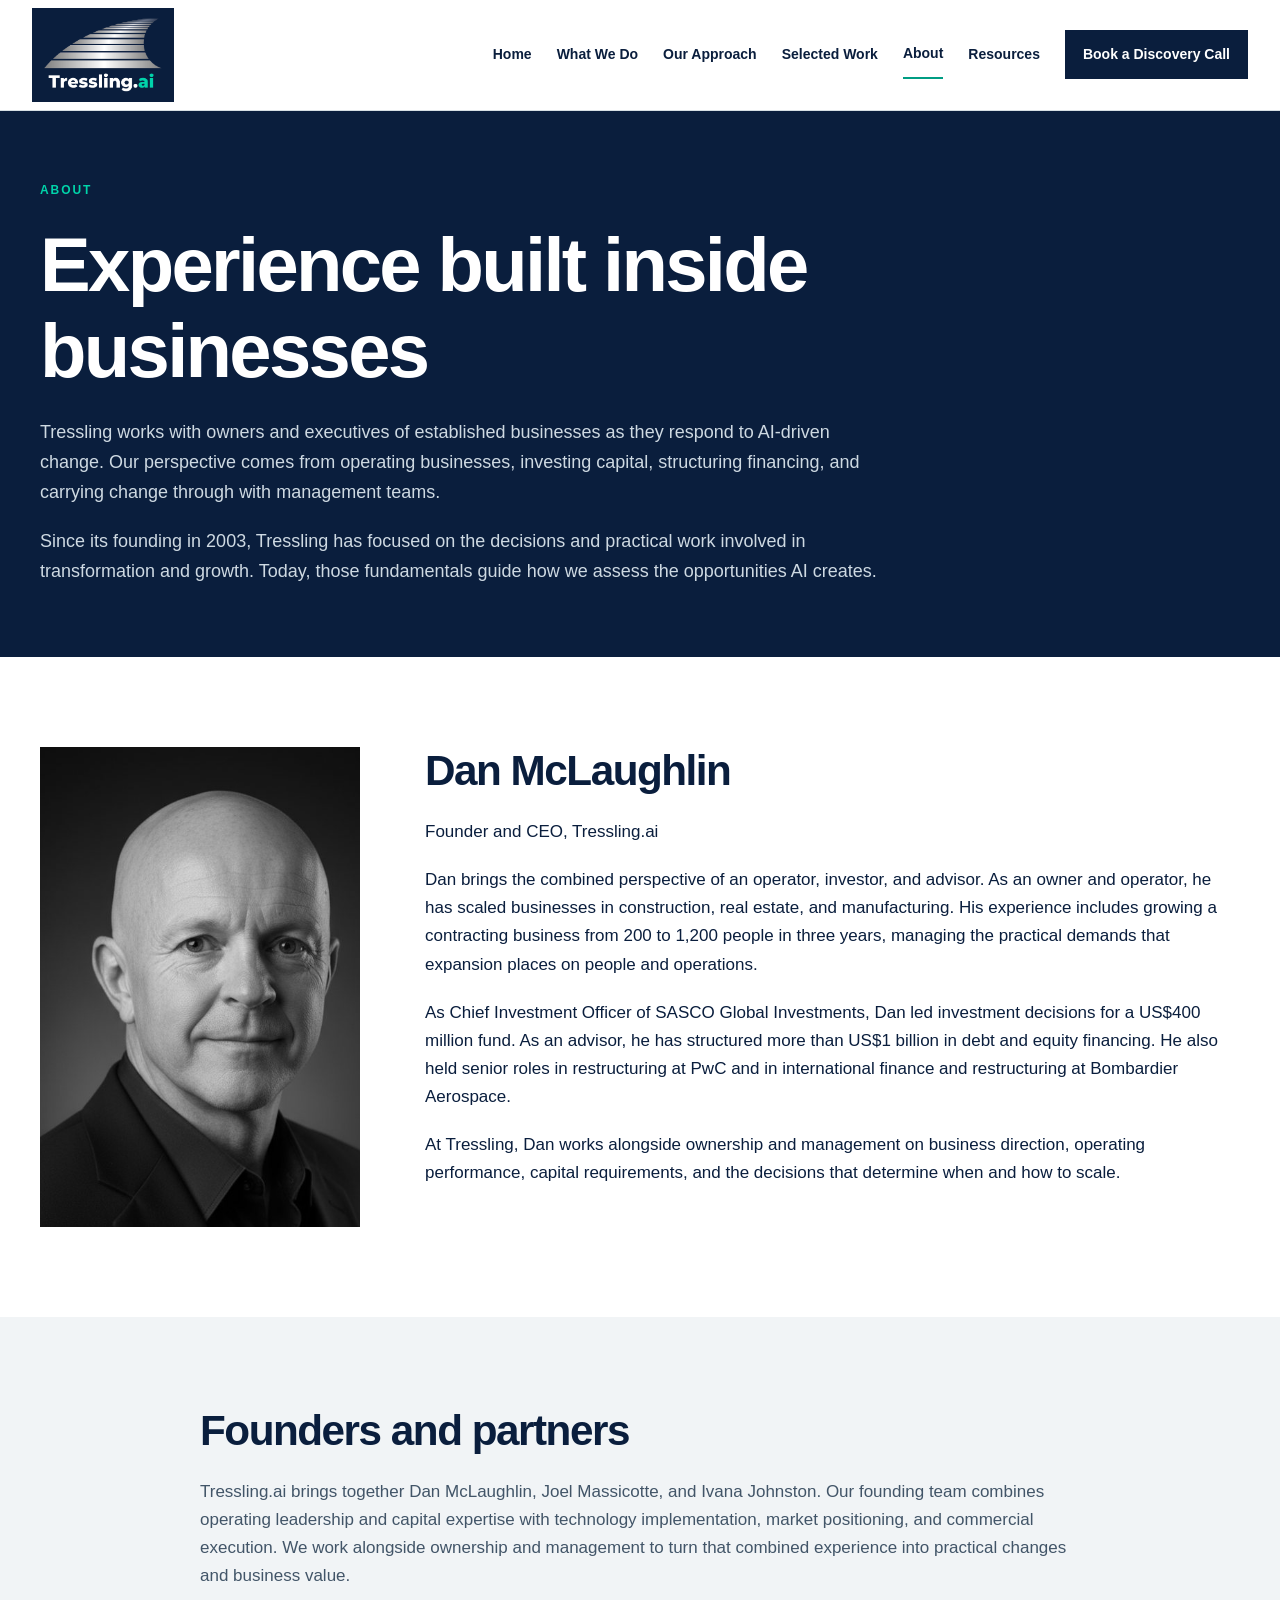
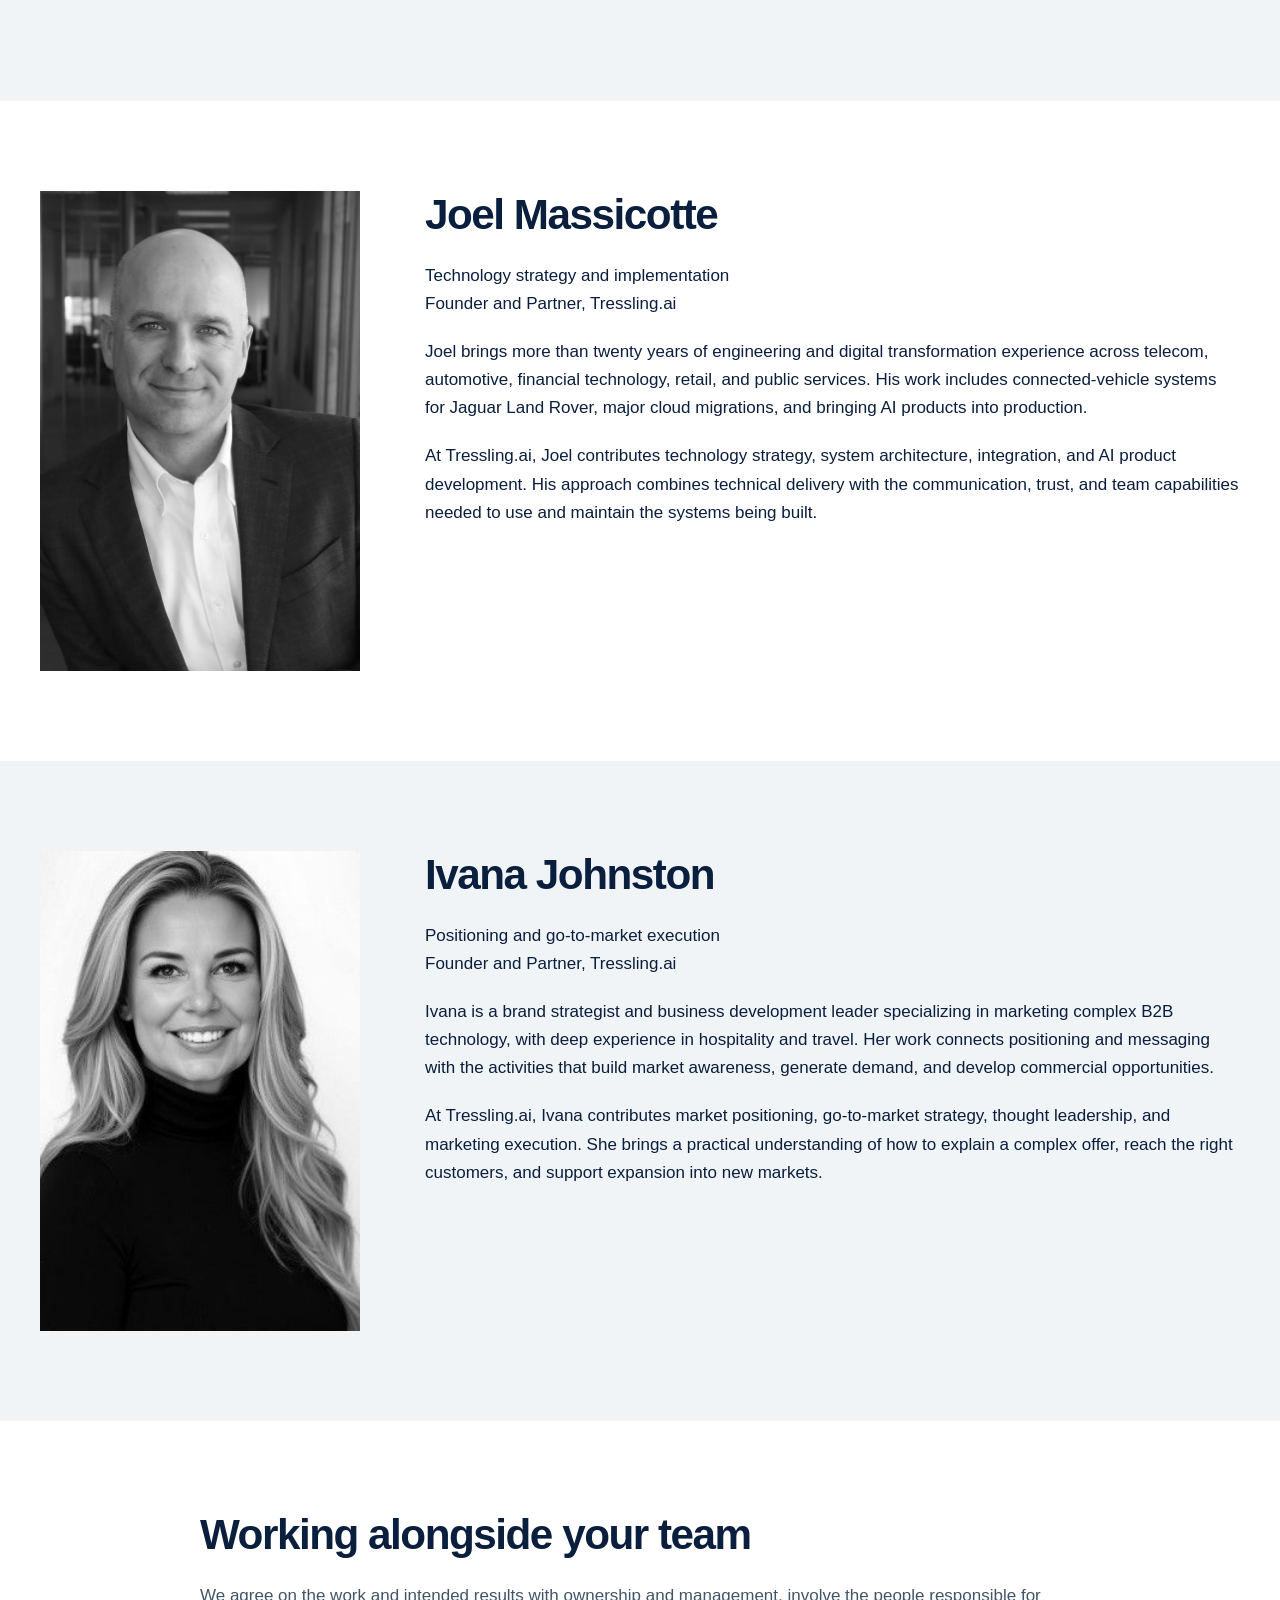
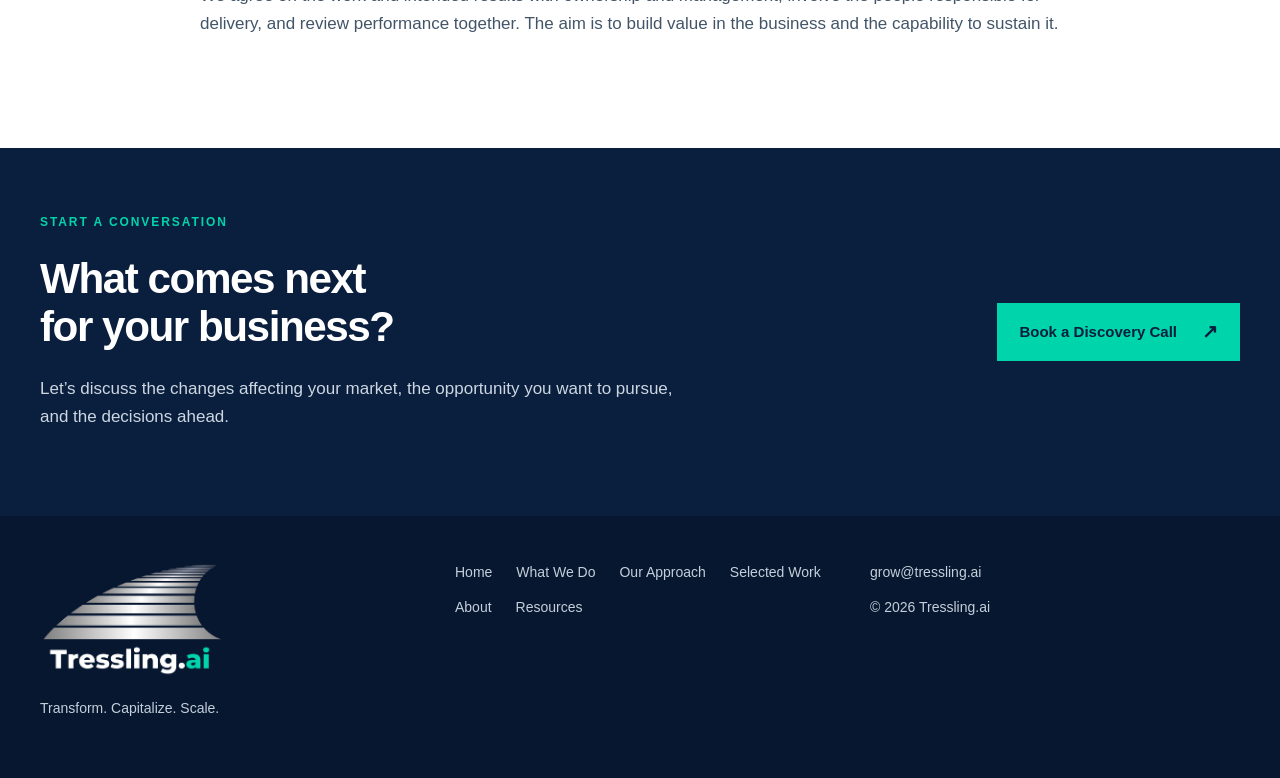
==== site/about.html @ 8cb2e384 "Initial site: current tressling.ai with final Buggy Whips PDF and Substack subscribe section Co-Auth" ====
<!doctype html><html lang="en"><head><meta charset="utf-8"><meta name="viewport" content="width=device-width, initial-scale=1"><meta name="description" content="Tressling works with owners and executives of established businesses as they respond to AI-driven change. Our perspective comes from operating businesses, investing "><meta name="theme-color" content="#0a1e3d"><title>About | Tressling.ai</title><link rel="canonical" href="https://tressling.ai/about.html"><meta property="og:type" content="website"><meta property="og:site_name" content="Tressling.ai"><meta property="og:title" content="About | Tressling.ai"><meta property="og:description" content="Tressling works with owners and executives of established businesses as they respond to AI-driven change. Our perspective comes from operating businesses, investing "><meta property="og:url" content="https://tressling.ai/about.html"><meta property="og:image" content="https://tressling.ai/assets/tressling-share.png"><meta property="og:image:width" content="1200"><meta property="og:image:height" content="630"><meta property="og:image:alt" content="Tressling.ai logo"><meta name="twitter:card" content="summary_large_image"><link rel="icon" href="assets/favicon.svg" type="image/svg+xml"><link rel="stylesheet" href="assets/site.css"><script defer src="assets/site.js"></script></head><body><a class="skip" href="#main">Skip to content</a><header class="header"><div class="nav-wrap"><a href="index.html" class="brand" aria-label="Tressling.ai home"><img class="brand-logo" src="assets/tressling-logo.png" alt="Tressling.ai"></a><button class="menu-toggle" aria-controls="navigation" aria-expanded="false">Menu <span aria-hidden="true">☰</span></button><nav id="navigation" aria-label="Main navigation"><a href="index.html">Home</a><a href="what-we-do.html">What We Do</a><a href="our-approach.html">Our Approach</a><a href="work.html">Selected Work</a><a href="about.html" aria-current="page">About</a><a href="resources.html">Resources</a><a class="nav-cta" href="discovery-call.html">Book a Discovery Call</a></nav></div></header><main id="main"><section class="page-hero"><div class="wrap"><p class="eyebrow">About</p><h1>Experience built inside businesses</h1><div class="intro"><p>Tressling works with owners and executives of established businesses as they respond to AI-driven change. Our perspective comes from operating businesses, investing capital, structuring financing, and carrying change through with management teams.</p><p>Since its founding in 2003, Tressling has focused on the decisions and practical work involved in transformation and growth. Today, those fundamentals guide how we assess the opportunities AI creates.</p></div></div></section><section class="section " id="dan"><div class="wrap bio"><img class="bio-image" src="assets/dan.jpg" alt="Dan McLaughlin" width="480" height="480" loading="lazy"><div><h2>Dan McLaughlin</h2><p>Founder and CEO, Tressling.ai</p><p>Dan brings the combined perspective of an operator, investor, and advisor. As an owner and operator, he has scaled businesses in construction, real estate, and manufacturing. His experience includes growing a contracting business from 200 to 1,200 people in three years, managing the practical demands that expansion places on people and operations.</p><p>As Chief Investment Officer of SASCO Global Investments, Dan led investment decisions for a US$400 million fund. As an advisor, he has structured more than US$1 billion in debt and equity financing. He also held senior roles in restructuring at PwC and in international finance and restructuring at Bombardier Aerospace.</p><p>At Tressling, Dan works alongside ownership and management on business direction, operating performance, capital requirements, and the decisions that determine when and how to scale.</p></div></div></section><section class="section pale"><div class="wrap reading"><h2>Founders and partners</h2><p>Tressling.ai brings together Dan McLaughlin, Joel Massicotte, and Ivana Johnston. Our founding team combines operating leadership and capital expertise with technology implementation, market positioning, and commercial execution. We work alongside ownership and management to turn that combined experience into practical changes and business value.</p></div></section><section class="section " id="joel"><div class="wrap bio"><img class="bio-image" src="assets/joel.webp" alt="Joel Massicotte" width="480" height="480" loading="lazy"><div><h2>Joel Massicotte</h2><p>Technology strategy and implementation<br>Founder and Partner, Tressling.ai</p><p>Joel brings more than twenty years of engineering and digital transformation experience across telecom, automotive, financial technology, retail, and public services. His work includes connected-vehicle systems for Jaguar Land Rover, major cloud migrations, and bringing AI products into production.</p><p>At Tressling.ai, Joel contributes technology strategy, system architecture, integration, and AI product development. His approach combines technical delivery with the communication, trust, and team capabilities needed to use and maintain the systems being built.</p></div></div></section><section class="section pale" id="ivana"><div class="wrap bio"><img class="bio-image" src="assets/ivana.jpg" alt="Ivana Johnston" width="480" height="480" loading="lazy"><div><h2>Ivana Johnston</h2><p>Positioning and go-to-market execution<br>Founder and Partner, Tressling.ai</p><p>Ivana is a brand strategist and business development leader specializing in marketing complex B2B technology, with deep experience in hospitality and travel. Her work connects positioning and messaging with the activities that build market awareness, generate demand, and develop commercial opportunities.</p><p>At Tressling.ai, Ivana contributes market positioning, go-to-market strategy, thought leadership, and marketing execution. She brings a practical understanding of how to explain a complex offer, reach the right customers, and support expansion into new markets.</p></div></div></section><section class="section "><div class="wrap reading"><h2>Working alongside your team</h2><p>We agree on the work and intended results with ownership and management, involve the people responsible for delivery, and review performance together. The aim is to build value in the business and the capability to sustain it.</p></div></section><section class="cta"><div class="wrap cta-inner"><div><p class="eyebrow">Start a conversation</p><h2>What comes next<br>for your business?</h2><p>Let’s discuss the changes affecting your market, the opportunity you want to pursue, and the decisions ahead.</p></div><a class="button" href="discovery-call.html">Book a Discovery Call<span aria-hidden="true">↗</span></a></div></section></main><footer><div class="wrap footer-grid"><div><a class="brand" href="index.html"><img class="brand-logo" src="assets/tressling-logo.png" alt="Tressling.ai"></a><p>Transform. Capitalize. Scale.</p></div><nav aria-label="Footer navigation"><a href="index.html">Home</a><a href="what-we-do.html">What We Do</a><a href="our-approach.html">Our Approach</a><a href="work.html">Selected Work</a><a href="about.html">About</a><a href="resources.html">Resources</a></nav><div><a href="mailto:grow@tressling.ai">grow@tressling.ai</a><p>© 2026 Tressling.ai</p></div></div></footer></body></html>
---- site/assets/site.css ----
:root{--navy:#0a1e3d;--navy2:#1a3a5c;--teal:#00d4aa;--muted:#536372;--pale:#f1f4f6;--border:#d7dfe4}*{box-sizing:border-box}html{scroll-behavior:smooth;scroll-padding-top:110px}body{margin:0;font-family:Inter,Arial,Helvetica,sans-serif;color:var(--navy);line-height:1.65;font-size:17px}h1,h2,h3{font-family:Montserrat,Arial,Helvetica,sans-serif;line-height:1.13;letter-spacing:-.035em;margin:0 0 24px}h1{font-size:clamp(42px,6vw,76px)}h2{font-size:clamp(30px,3.3vw,44px)}h3{font-size:23px;letter-spacing:-.02em;margin-bottom:12px}p{margin:0 0 20px}a{color:inherit;text-underline-offset:5px}a:hover{text-decoration-color:var(--teal)}img{max-width:100%;display:block}button{font:inherit;cursor:pointer}a:focus-visible,button:focus-visible{outline:3px solid #007d67;outline-offset:6px}.wrap{width:min(1200px,calc(100% - 80px));margin:auto}.header{background:#fff;position:sticky;top:0;z-index:20;border-bottom:1px solid var(--border)}.nav-wrap{width:min(1320px,calc(100% - 64px));margin:auto;min-height:90px;display:flex;align-items:center;justify-content:space-between;gap:25px}.brand{font-size:29px;font-weight:800;letter-spacing:-1px;text-decoration:none}.brand span{color:#007f6b}.header nav{display:flex;align-items:center;gap:25px}.header nav a{font-size:14px;font-weight:600;text-decoration:none;padding:12px 0}.header nav a[aria-current]{border-bottom:2px solid #009d83}.header nav .nav-cta{background:var(--navy);color:white;padding:13px 18px}.menu-toggle{display:none}.skip{position:absolute;left:20px;top:-100px;background:white;padding:12px;z-index:100}.skip:focus{top:10px}.hero{background:var(--navy);color:#fff;padding:65px 0 60px}.eyebrow{text-transform:uppercase;font-size:12px;letter-spacing:.16em;font-weight:700;margin-bottom:22px;color:#007965}.hero .eyebrow,.cta .eyebrow{color:var(--teal)}.hero h1{font-size:clamp(64px,8.1vw,112px);letter-spacing:-.055em;line-height:.99;margin:26px 0 42px}.hero h1 span{color:var(--teal)}.hero-bottom{display:grid;grid-template-columns:1fr 280px;gap:80px;align-items:end}.hero-bottom h2{font-size:25px;letter-spacing:-.02em;margin-bottom:16px}.hero-bottom p{font-size:17px;color:#ccd7e2;max-width:740px}.hero-action{padding-bottom:20px;display:flex;flex-direction:column;gap:22px}.button{display:inline-flex;align-items:center;justify-content:space-between;gap:25px;background:var(--teal);color:var(--navy);padding:16px 22px;font-size:15px;line-height:1.4;font-weight:700;text-decoration:none;transition:background .18s}.button:hover{background:#48e7c8}.button span{font-size:19px}.button.secondary{background:transparent;border:1px solid #9caeb9;padding:13px 20px}.button.secondary:hover{background:#e1f6f0}.text-link{font-size:14px}.proof{padding:28px 0 35px;background:var(--pale)}.proof-label{font-size:13px;color:var(--muted);margin-bottom:22px}.stats{display:grid;grid-template-columns:repeat(3,1fr);gap:45px}.stats>div+div{border-left:1px solid #cbd4dc;padding-left:40px}.stats strong{font-size:clamp(27px,3vw,39px);letter-spacing:-.04em}.stats p{font-size:14px;line-height:1.55;margin:8px 0 0;color:var(--muted)}.section{padding:90px 0}.pale{background:var(--pale)}.split{display:grid;grid-template-columns:1fr 1fr;gap:85px}.muted{color:#597185}.prose p,.reading p{color:#425568}.section-heading{display:grid;grid-template-columns:1.1fr 1fr;gap:65px;margin-bottom:40px;align-items:end}.section-heading>p{color:var(--muted)}.gauntlet{display:grid;grid-template-columns:repeat(5,1fr);list-style:none;padding:0;margin:0 0 34px;gap:12px}.gauntlet li{padding:24px 20px;background:white;border-top:3px solid var(--teal)}.gauntlet h3{font-size:20px;line-height:1.25;letter-spacing:-.025em}.gauntlet h3 a{text-decoration:none}.gauntlet h3 a:hover{text-decoration:underline}.gauntlet p{font-size:14px;color:var(--muted);line-height:1.6;margin-bottom:0}.step-number{display:block;font-size:30px;color:#42708a;margin-bottom:24px}.lens-tags{display:flex;flex-wrap:wrap;gap:5px;margin-top:15px}.lens-tags span{font-size:11px;background:#e1f6ef;padding:3px 6px;color:#135746}.intro{font-size:20px;max-width:800px;color:var(--muted)}.people{display:grid;grid-template-columns:repeat(3,1fr);gap:32px;margin:42px 0 35px}.people img{width:100%;aspect-ratio:1/1;object-fit:cover;object-position:center 25%;filter:grayscale(1);margin-bottom:25px}.people .eyebrow{font-size:10px;margin-bottom:10px}.people h3{font-size:26px}.people p{font-size:15px;color:var(--muted)}.people .firm{font-size:13px}.resource-feature{display:grid;grid-template-columns:1fr 1fr;gap:65px;align-items:center}.resource-feature>img{width:100%;border:1px solid var(--border)}.status{display:inline-block;font-size:13px;padding:5px 10px;background:#e1f6ef;color:#135746}.resource-feature .button{display:flex;width:fit-content;margin-top:15px}.cta{background:var(--navy);padding:65px 0;color:white}.cta-inner{display:flex;align-items:center;justify-content:space-between;gap:70px}.cta p:not(.eyebrow){color:#ccd7e2;max-width:640px}.cta .button{flex-shrink:0}.page-hero{background:var(--navy);color:white;padding:70px 0}.page-hero h1{max-width:950px}.page-hero .eyebrow{color:var(--teal)}.page-hero .intro{color:#ced9e2;font-size:18px;max-width:850px}.page-hero .intro p:last-child{margin-bottom:0}.reading{max-width:880px}.reading h3{margin-top:32px}.reading h3:first-child{margin-top:0}.lens-block{border-left:3px solid #00b394;padding:0 0 0 24px;margin:30px 0}.bio{display:grid;grid-template-columns:320px 1fr;gap:65px}.bio-image{aspect-ratio:1/1;object-fit:cover;filter:grayscale(1);width:100%;object-position:center 25%}.article-card>img{max-width:580px;margin:35px 0}.booking{display:grid;grid-template-columns:1fr 1fr;gap:65px}.check-list{padding-left:22px;margin:25px 0 45px}.check-list li{margin:14px 0}.booking-card{background:var(--pale);padding:36px}.booking-card h2{font-size:32px}.booking-card .email{display:block;margin-top:25px;overflow-wrap:anywhere}.small{font-size:14px;color:var(--muted);margin-top:20px}.copy-email{background:none;border:0;border-bottom:1px solid var(--navy);padding:0;color:var(--navy);font-size:14px}.copy-status{font-size:14px;margin:12px 0 0;min-height:24px}footer{background:#07172f;color:#c4cfdb;padding:45px 0;font-size:14px}.footer-grid{display:grid;grid-template-columns:1fr 1fr 1fr;gap:45px}footer .brand{color:white}footer .brand span{color:var(--teal)}footer p{margin:12px 0}footer nav{display:flex;flex-wrap:wrap;gap:12px 24px;align-content:start}footer a{text-decoration:none}.portrait-link{display:block}
.capability-directory{padding:35px 0 40px}.capability-directory nav{display:grid;grid-template-columns:repeat(3,1fr);gap:0 30px}.capability-directory a{display:flex;align-items:center;gap:12px;padding:16px 0;border-top:1px solid var(--border);text-decoration:none;font-size:15px;font-weight:600}.capability-directory a span:first-child{color:#007965;font-size:12px}.capability-directory a span:last-child{margin-left:auto}.capability-directory a:hover{color:#007965}.capability+.capability{border-top:1px solid var(--border)}.capability .split{grid-template-columns:.9fr 1.1fr}.capability h2{max-width:430px}.capability .prose p:last-child{margin-bottom:0}@media(max-width:800px){.capability-directory nav{grid-template-columns:1fr}.capability .split{grid-template-columns:1fr}.capability-directory{padding:28px 0}.capability h2{max-width:none}}
.brand{display:inline-block;flex-shrink:0}.brand-logo{width:142px;height:auto;background:var(--navy);padding:8px 10px}.header .brand{margin:8px 0}footer .brand-logo{width:185px;background:transparent;padding:0}@media(max-width:800px){.brand-logo{width:112px}.header .nav-wrap{min-height:88px}}
@media(min-width:1500px){.hero h1{font-size:115px}}@media(max-width:1080px){.header nav{gap:14px}.nav-wrap{width:calc(100% - 40px)}.brand{font-size:25px}.header nav a{font-size:12px}.gauntlet{grid-template-columns:repeat(3,1fr)}.hero-bottom{gap:35px}.split{gap:40px}.section{padding:65px 0}}
@media(max-width:800px){.wrap{width:calc(100% - 40px)}.nav-wrap{min-height:72px;flex-wrap:wrap;gap:0}.menu-toggle{display:block;border:1px solid var(--border);background:white;padding:8px 12px;font-size:14px}.header nav{display:none;width:100%;padding:10px 0 20px;flex-direction:column;align-items:stretch;gap:4px}.header nav.open{display:flex}.header nav a{font-size:16px;padding:10px}.hero{padding:42px 0}.hero h1{font-size:clamp(62px,12vw,92px)}.hero-bottom{grid-template-columns:1fr;gap:10px}.hero-action{align-items:flex-start;padding:0}.hero-bottom p{font-size:16px}.stats{gap:15px}.stats>div+div{padding-left:15px}.stats strong{font-size:25px}.stats p{font-size:12px}.split,.section-heading,.resource-feature,.booking,.bio{grid-template-columns:1fr;gap:25px}.section-heading{margin-bottom:25px}.gauntlet{grid-template-columns:1fr}.gauntlet li{display:grid;grid-template-columns:45px 1fr;column-gap:14px}.step-number{grid-row:1/4;margin:0}.gauntlet h3{margin-bottom:10px}.gauntlet p,.lens-tags{grid-column:2}.people{grid-template-columns:1fr;gap:35px}.people article{max-width:480px}.people img{max-height:400px}.cta-inner{display:block}.cta .button{margin-top:20px}.footer-grid{grid-template-columns:1fr;gap:20px}.page-hero{padding:45px 0}.bio-image{max-width:340px}.booking-card{padding:25px}.resource-feature{gap:30px}h2{font-size:32px}.intro{font-size:18px}}
@media(max-width:380px){.stats{grid-template-columns:1fr}.stats>div+div{padding:15px 0 0;border-left:0;border-top:1px solid var(--border)}.hero h1{font-size:57px}.button{font-size:14px;padding:14px}.nav-wrap{width:calc(100% - 30px)}}@media(prefers-reduced-motion:reduce){html{scroll-behavior:auto}*{transition:none!important}}

.doc-grid{display:grid;grid-template-columns:repeat(3,1fr);gap:40px}.doc-grid-two{grid-template-columns:repeat(2,1fr);gap:60px}.doc-grid-feature{grid-template-columns:1fr}.doc-grid-feature .doc-card{grid-template-columns:260px 1fr;display:grid;gap:50px;align-items:start}.doc-card{display:flex;flex-direction:column}.doc-cover{display:block;margin-bottom:26px;background:#fff;border:1px solid var(--border);box-shadow:0 14px 30px -18px rgba(10,30,61,.45);transition:transform .18s}.doc-cover:hover{transform:translateY(-3px)}.doc-cover img{width:100%;height:auto;aspect-ratio:935/1000;object-fit:cover;object-position:top}.doc-grid-feature .doc-cover{margin-bottom:0}.doc-body{display:flex;flex-direction:column;flex:1}.doc-body .eyebrow{font-size:11px;margin-bottom:12px}.doc-body h3{font-size:26px;margin-bottom:6px}.doc-sub{font-weight:600;color:var(--navy2);font-size:16px;line-height:1.45;margin-bottom:14px}.doc-body p:not(.eyebrow):not(.doc-sub):not(.doc-meta){font-size:15px;color:#425568}.doc-meta{font-size:13px;color:var(--muted);margin-top:auto;padding-top:4px}.doc-body .button{width:fit-content;margin-top:6px}
.stat-link{display:inline-block;margin-top:10px;font-size:13px;font-weight:600;color:#007965}
.mini-list{list-style:none;padding:0;margin:0 0 34px;display:grid;grid-template-columns:repeat(5,1fr);gap:12px}.mini-list a{display:flex;flex-direction:column;gap:6px;height:100%;padding:22px 20px;background:#fff;border-top:3px solid var(--teal);text-decoration:none}.mini-list a:hover strong{text-decoration:underline}.mini-list .eyebrow{font-size:10px;margin:0}.mini-list strong{font-family:Montserrat,Arial,sans-serif;font-size:19px;letter-spacing:-.02em;line-height:1.25}.mini-list .muted{font-size:14px;line-height:1.5}.mini-actions{display:flex;flex-wrap:wrap;gap:16px}
@media(max-width:1080px){.doc-grid{gap:28px}.mini-list{grid-template-columns:repeat(2,1fr)}}
@media(max-width:800px){.doc-grid,.doc-grid-two{grid-template-columns:1fr;gap:50px}.doc-grid-feature .doc-card{grid-template-columns:1fr;gap:24px}.doc-cover{max-width:340px}.mini-list{grid-template-columns:1fr}}
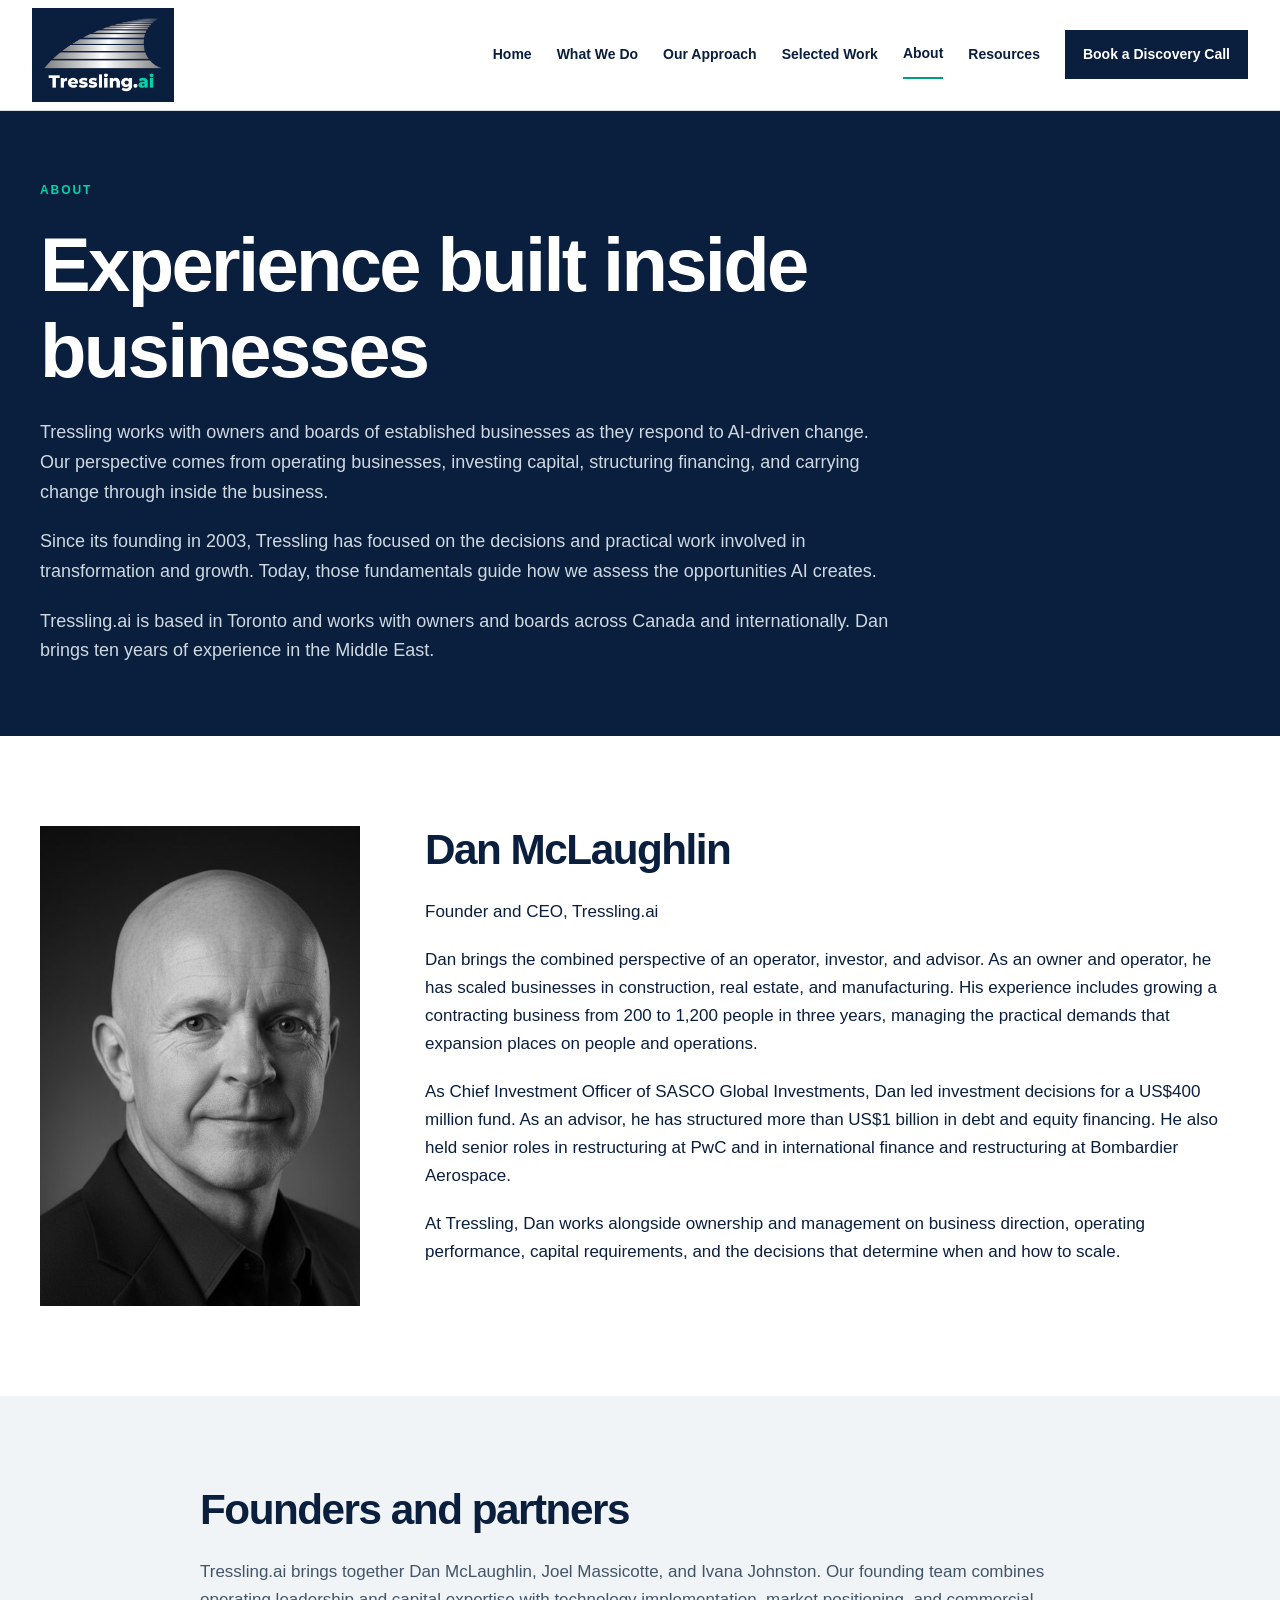
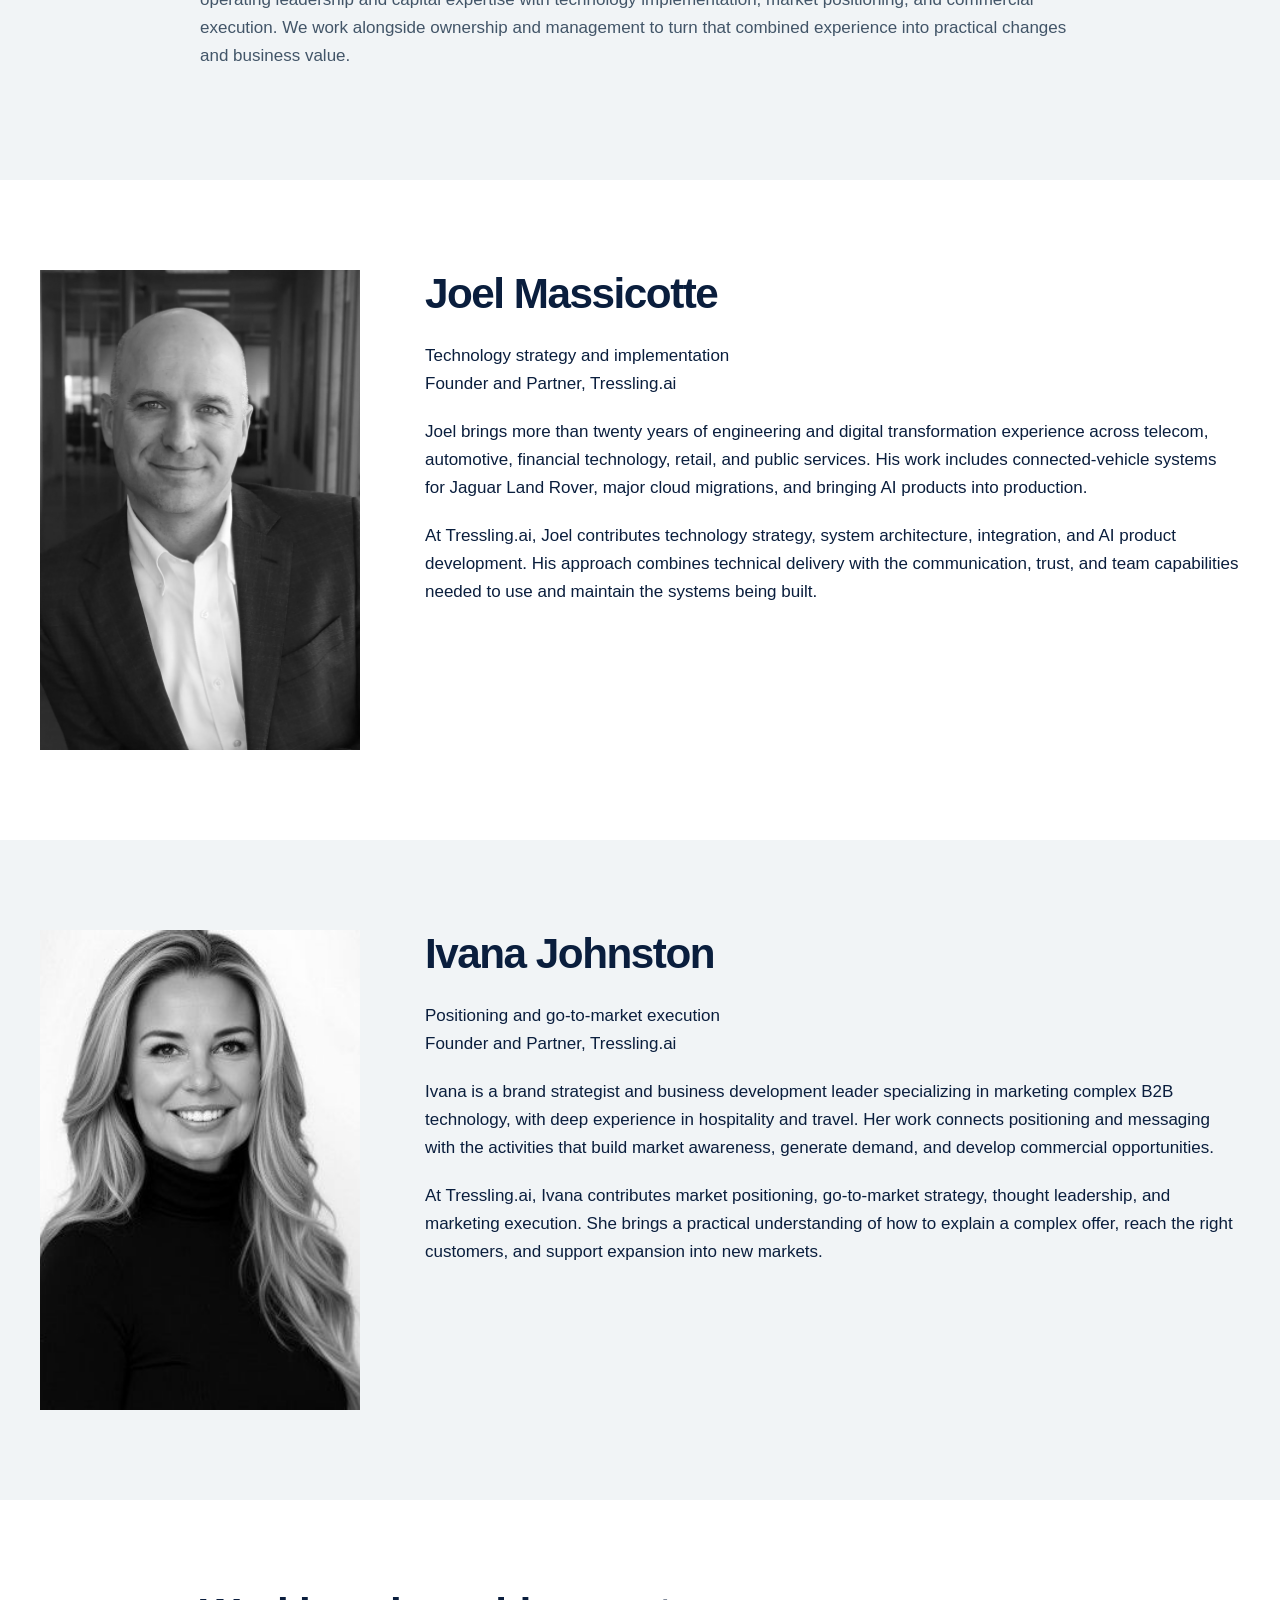
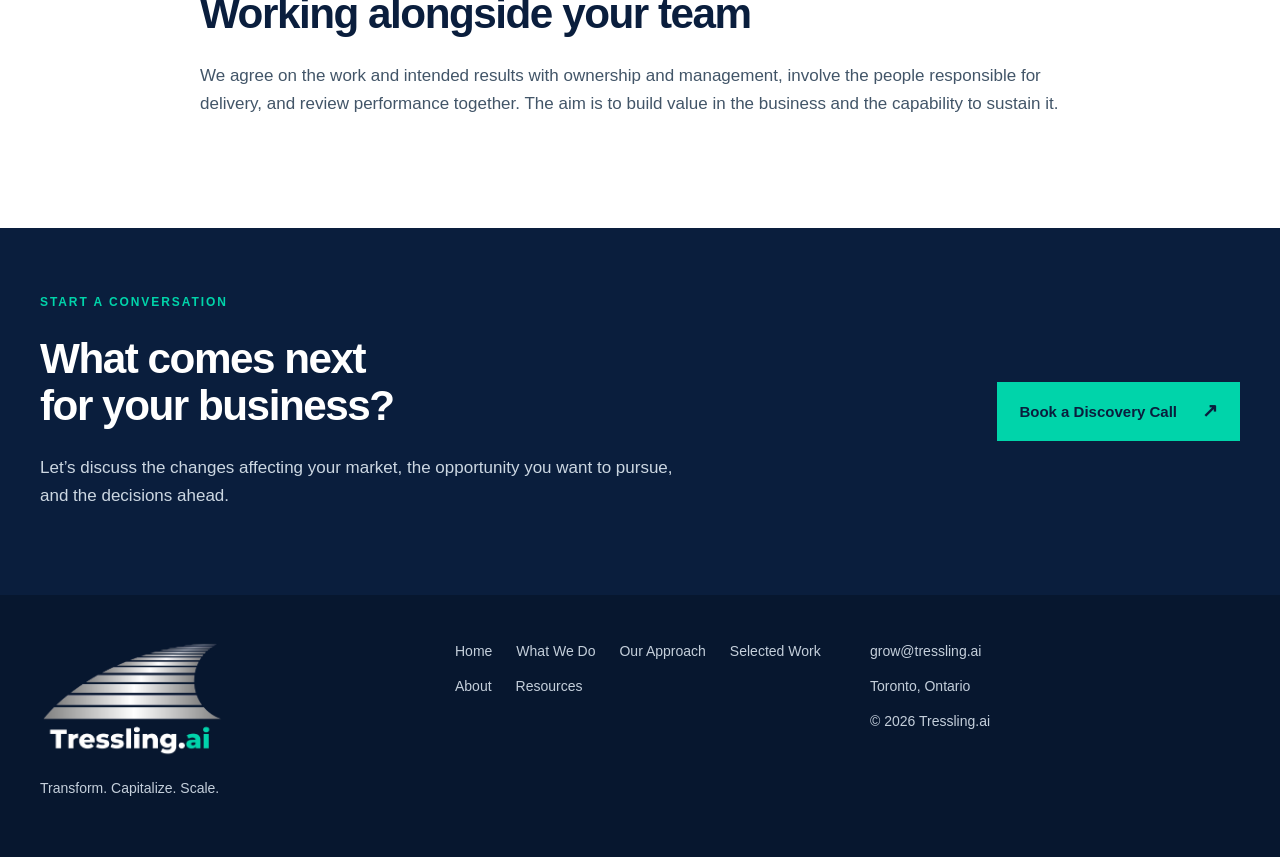
==== commit f8b25bb7: "Location in footer and About; owners and boards on About and Discovery Call Co-Authored-By: Claude O" ====
--- a/site/about.html
+++ b/site/about.html
@@ -1 +1 @@
-<!doctype html><html lang="en"><head><meta charset="utf-8"><meta name="viewport" content="width=device-width, initial-scale=1"><meta name="description" content="Tressling works with owners and executives of established businesses as they respond to AI-driven change. Our perspective comes from operating businesses, investing "><meta name="theme-color" content="#0a1e3d"><title>About | Tressling.ai</title><link rel="canonical" href="https://tressling.ai/about.html"><meta property="og:type" content="website"><meta property="og:site_name" content="Tressling.ai"><meta property="og:title" content="About | Tressling.ai"><meta property="og:description" content="Tressling works with owners and executives of established businesses as they respond to AI-driven change. Our perspective comes from operating businesses, investing "><meta property="og:url" content="https://tressling.ai/about.html"><meta property="og:image" content="https://tressling.ai/assets/tressling-share.png"><meta property="og:image:width" content="1200"><meta property="og:image:height" content="630"><meta property="og:image:alt" content="Tressling.ai logo"><meta name="twitter:card" content="summary_large_image"><link rel="icon" href="assets/favicon.svg" type="image/svg+xml"><link rel="stylesheet" href="assets/site.css"><script defer src="assets/site.js"></script></head><body><a class="skip" href="#main">Skip to content</a><header class="header"><div class="nav-wrap"><a href="index.html" class="brand" aria-label="Tressling.ai home"><img class="brand-logo" src="assets/tressling-logo.png" alt="Tressling.ai"></a><button class="menu-toggle" aria-controls="navigation" aria-expanded="false">Menu <span aria-hidden="true">☰</span></button><nav id="navigation" aria-label="Main navigation"><a href="index.html">Home</a><a href="what-we-do.html">What We Do</a><a href="our-approach.html">Our Approach</a><a href="work.html">Selected Work</a><a href="about.html" aria-current="page">About</a><a href="resources.html">Resources</a><a class="nav-cta" href="discovery-call.html">Book a Discovery Call</a></nav></div></header><main id="main"><section class="page-hero"><div class="wrap"><p class="eyebrow">About</p><h1>Experience built inside businesses</h1><div class="intro"><p>Tressling works with owners and executives of established businesses as they respond to AI-driven change. Our perspective comes from operating businesses, investing capital, structuring financing, and carrying change through with management teams.</p><p>Since its founding in 2003, Tressling has focused on the decisions and practical work involved in transformation and growth. Today, those fundamentals guide how we assess the opportunities AI creates.</p></div></div></section><section class="section " id="dan"><div class="wrap bio"><img class="bio-image" src="assets/dan.jpg" alt="Dan McLaughlin" width="480" height="480" loading="lazy"><div><h2>Dan McLaughlin</h2><p>Founder and CEO, Tressling.ai</p><p>Dan brings the combined perspective of an operator, investor, and advisor. As an owner and operator, he has scaled businesses in construction, real estate, and manufacturing. His experience includes growing a contracting business from 200 to 1,200 people in three years, managing the practical demands that expansion places on people and operations.</p><p>As Chief Investment Officer of SASCO Global Investments, Dan led investment decisions for a US$400 million fund. As an advisor, he has structured more than US$1 billion in debt and equity financing. He also held senior roles in restructuring at PwC and in international finance and restructuring at Bombardier Aerospace.</p><p>At Tressling, Dan works alongside ownership and management on business direction, operating performance, capital requirements, and the decisions that determine when and how to scale.</p></div></div></section><section class="section pale"><div class="wrap reading"><h2>Founders and partners</h2><p>Tressling.ai brings together Dan McLaughlin, Joel Massicotte, and Ivana Johnston. Our founding team combines operating leadership and capital expertise with technology implementation, market positioning, and commercial execution. We work alongside ownership and management to turn that combined experience into practical changes and business value.</p></div></section><section class="section " id="joel"><div class="wrap bio"><img class="bio-image" src="assets/joel.webp" alt="Joel Massicotte" width="480" height="480" loading="lazy"><div><h2>Joel Massicotte</h2><p>Technology strategy and implementation<br>Founder and Partner, Tressling.ai</p><p>Joel brings more than twenty years of engineering and digital transformation experience across telecom, automotive, financial technology, retail, and public services. His work includes connected-vehicle systems for Jaguar Land Rover, major cloud migrations, and bringing AI products into production.</p><p>At Tressling.ai, Joel contributes technology strategy, system architecture, integration, and AI product development. His approach combines technical delivery with the communication, trust, and team capabilities needed to use and maintain the systems being built.</p></div></div></section><section class="section pale" id="ivana"><div class="wrap bio"><img class="bio-image" src="assets/ivana.jpg" alt="Ivana Johnston" width="480" height="480" loading="lazy"><div><h2>Ivana Johnston</h2><p>Positioning and go-to-market execution<br>Founder and Partner, Tressling.ai</p><p>Ivana is a brand strategist and business development leader specializing in marketing complex B2B technology, with deep experience in hospitality and travel. Her work connects positioning and messaging with the activities that build market awareness, generate demand, and develop commercial opportunities.</p><p>At Tressling.ai, Ivana contributes market positioning, go-to-market strategy, thought leadership, and marketing execution. She brings a practical understanding of how to explain a complex offer, reach the right customers, and support expansion into new markets.</p></div></div></section><section class="section "><div class="wrap reading"><h2>Working alongside your team</h2><p>We agree on the work and intended results with ownership and management, involve the people responsible for delivery, and review performance together. The aim is to build value in the business and the capability to sustain it.</p></div></section><section class="cta"><div class="wrap cta-inner"><div><p class="eyebrow">Start a conversation</p><h2>What comes next<br>for your business?</h2><p>Let’s discuss the changes affecting your market, the opportunity you want to pursue, and the decisions ahead.</p></div><a class="button" href="discovery-call.html">Book a Discovery Call<span aria-hidden="true">↗</span></a></div></section></main><footer><div class="wrap footer-grid"><div><a class="brand" href="index.html"><img class="brand-logo" src="assets/tressling-logo.png" alt="Tressling.ai"></a><p>Transform. Capitalize. Scale.</p></div><nav aria-label="Footer navigation"><a href="index.html">Home</a><a href="what-we-do.html">What We Do</a><a href="our-approach.html">Our Approach</a><a href="work.html">Selected Work</a><a href="about.html">About</a><a href="resources.html">Resources</a></nav><div><a href="mailto:grow@tressling.ai">grow@tressling.ai</a><p>© 2026 Tressling.ai</p></div></div></footer></body></html>+<!doctype html><html lang="en"><head><meta charset="utf-8"><meta name="viewport" content="width=device-width, initial-scale=1"><meta name="description" content="Tressling.ai’s founders bring operating, capital, technology and go-to-market experience to a select few companies at a time."><meta name="theme-color" content="#0a1e3d"><title>Dan McLaughlin, Joel Massicotte and Ivana Johnston | Tressling.ai</title><link rel="canonical" href="https://tressling.ai/about.html"><meta property="og:type" content="website"><meta property="og:site_name" content="Tressling.ai"><meta property="og:title" content="Dan McLaughlin, Joel Massicotte and Ivana Johnston | Tressling.ai"><meta property="og:description" content="Tressling.ai’s founders bring operating, capital, technology and go-to-market experience to a select few companies at a time."><meta property="og:url" content="https://tressling.ai/about.html"><meta property="og:image" content="https://tressling.ai/assets/tressling-share.png"><meta property="og:image:width" content="1200"><meta property="og:image:height" content="630"><meta property="og:image:alt" content="Tressling.ai logo"><meta name="twitter:card" content="summary_large_image"><link rel="icon" href="assets/favicon.svg" type="image/svg+xml"><link rel="stylesheet" href="assets/site.css"><script defer src="assets/site.js"></script><script type="application/ld+json" id="site-graph">{"@context":"https://schema.org","@graph":[{"@type":"Organization","@id":"https://tressling.ai/#organization","name":"Tressling.ai","alternateName":"Tressling","url":"https://tressling.ai/","logo":"https://tressling.ai/assets/tressling-logo.png","email":"grow@tressling.ai","slogan":"Transform. Capitalize. Scale.","description":"Tressling.ai works with a select few business owners and boards to protect what they’ve built, stay relevant to their customers, and grow. Our compensation is largely based on the value we help create.","foundingDate":"2003","address":{"@type":"PostalAddress","addressLocality":"Toronto","addressRegion":"ON","addressCountry":"CA"},"areaServed":[{"@type":"AdministrativeArea","name":"Ontario"},{"@type":"Country","name":"Canada"}],"founder":[{"@id":"https://tressling.ai/about.html#dan"},{"@id":"https://tressling.ai/about.html#joel"},{"@id":"https://tressling.ai/about.html#ivana"}],"sameAs":["https://www.linkedin.com/company/2098420/","https://danmclaughlin7007.substack.com/"]},{"@type":"Person","@id":"https://tressling.ai/about.html#dan","name":"Dan McLaughlin","jobTitle":"Founder and CEO","worksFor":{"@id":"https://tressling.ai/#organization"},"url":"https://tressling.ai/about.html#dan","image":"https://tressling.ai/assets/dan.jpg","alumniOf":{"@type":"CollegeOrUniversity","name":"Schulich School of Business, York University"},"description":"Operator, investor and advisor. Scaled businesses in construction, real estate and manufacturing, including a contracting business that grew from 200 to 1,200 people in three years. Former Chief Investment Officer of SASCO Global Investments, where he led investment decisions for a US$400 million fund. Has structured more than US$1 billion in debt and equity financing. Held senior restructuring roles at PwC and in international finance and restructuring at Bombardier Aerospace.","knowsAbout":["Business transformation","Growth financing","Capital raising","Restructuring","Scaling operations","Construction","Manufacturing"],"sameAs":["https://www.linkedin.com/in/danieljmclaughlin"]},{"@type":"Person","@id":"https://tressling.ai/about.html#joel","name":"Joel Massicotte","jobTitle":"Founder and Partner","worksFor":{"@id":"https://tressling.ai/#organization"},"url":"https://tressling.ai/about.html#joel","image":"https://tressling.ai/assets/joel.webp","knowsAbout":["Technology strategy","System architecture","Systems integration","AI product development","Cloud migration"],"sameAs":["https://www.linkedin.com/in/joelmassicotte/","https://evolvethen.com/"]},{"@type":"Person","@id":"https://tressling.ai/about.html#ivana","name":"Ivana Johnston","jobTitle":"Founder and Partner","worksFor":{"@id":"https://tressling.ai/#organization"},"url":"https://tressling.ai/about.html#ivana","image":"https://tressling.ai/assets/ivana.jpg","knowsAbout":["Market positioning","Go-to-market strategy","B2B technology marketing","Thought leadership"],"sameAs":["https://www.linkedin.com/in/ivanacj/","https://ivanajohnston.com/","https://www.puzzlepartner.co/"]},{"@type":"WebSite","@id":"https://tressling.ai/#website","url":"https://tressling.ai/","name":"Tressling.ai","publisher":{"@id":"https://tressling.ai/#organization"},"inLanguage":"en"}]}</script></head><body><a class="skip" href="#main">Skip to content</a><header class="header"><div class="nav-wrap"><a href="index.html" class="brand" aria-label="Tressling.ai home"><img class="brand-logo" src="assets/tressling-logo.png" alt="Tressling.ai"></a><button class="menu-toggle" aria-controls="navigation" aria-expanded="false">Menu <span aria-hidden="true">☰</span></button><nav id="navigation" aria-label="Main navigation"><a href="index.html">Home</a><a href="what-we-do.html">What We Do</a><a href="our-approach.html">Our Approach</a><a href="work.html">Selected Work</a><a href="about.html" aria-current="page">About</a><a href="resources.html">Resources</a><a class="nav-cta" href="discovery-call.html">Book a Discovery Call</a></nav></div></header><main id="main"><section class="page-hero"><div class="wrap"><p class="eyebrow">About</p><h1>Experience built inside businesses</h1><div class="intro"><p>Tressling works with owners and boards of established businesses as they respond to AI-driven change. Our perspective comes from operating businesses, investing capital, structuring financing, and carrying change through inside the business.</p><p>Since its founding in 2003, Tressling has focused on the decisions and practical work involved in transformation and growth. Today, those fundamentals guide how we assess the opportunities AI creates.</p><p>Tressling.ai is based in Toronto and works with owners and boards across Canada and internationally. Dan brings ten years of experience in the Middle East.</p></div></div></section><section class="section " id="dan"><div class="wrap bio"><img class="bio-image" src="assets/dan.jpg" alt="Dan McLaughlin" width="480" height="480" loading="lazy"><div><h2>Dan McLaughlin</h2><p>Founder and CEO, Tressling.ai</p><p>Dan brings the combined perspective of an operator, investor, and advisor. As an owner and operator, he has scaled businesses in construction, real estate, and manufacturing. His experience includes growing a contracting business from 200 to 1,200 people in three years, managing the practical demands that expansion places on people and operations.</p><p>As Chief Investment Officer of SASCO Global Investments, Dan led investment decisions for a US$400 million fund. As an advisor, he has structured more than US$1 billion in debt and equity financing. He also held senior roles in restructuring at PwC and in international finance and restructuring at Bombardier Aerospace.</p><p>At Tressling, Dan works alongside ownership and management on business direction, operating performance, capital requirements, and the decisions that determine when and how to scale.</p></div></div></section><section class="section pale"><div class="wrap reading"><h2>Founders and partners</h2><p>Tressling.ai brings together Dan McLaughlin, Joel Massicotte, and Ivana Johnston. Our founding team combines operating leadership and capital expertise with technology implementation, market positioning, and commercial execution. We work alongside ownership and management to turn that combined experience into practical changes and business value.</p></div></section><section class="section " id="joel"><div class="wrap bio"><img class="bio-image" src="assets/joel.webp" alt="Joel Massicotte" width="480" height="480" loading="lazy"><div><h2>Joel Massicotte</h2><p>Technology strategy and implementation<br>Founder and Partner, Tressling.ai</p><p>Joel brings more than twenty years of engineering and digital transformation experience across telecom, automotive, financial technology, retail, and public services. His work includes connected-vehicle systems for Jaguar Land Rover, major cloud migrations, and bringing AI products into production.</p><p>At Tressling.ai, Joel contributes technology strategy, system architecture, integration, and AI product development. His approach combines technical delivery with the communication, trust, and team capabilities needed to use and maintain the systems being built.</p></div></div></section><section class="section pale" id="ivana"><div class="wrap bio"><img class="bio-image" src="assets/ivana.jpg" alt="Ivana Johnston" width="480" height="480" loading="lazy"><div><h2>Ivana Johnston</h2><p>Positioning and go-to-market execution<br>Founder and Partner, Tressling.ai</p><p>Ivana is a brand strategist and business development leader specializing in marketing complex B2B technology, with deep experience in hospitality and travel. Her work connects positioning and messaging with the activities that build market awareness, generate demand, and develop commercial opportunities.</p><p>At Tressling.ai, Ivana contributes market positioning, go-to-market strategy, thought leadership, and marketing execution. She brings a practical understanding of how to explain a complex offer, reach the right customers, and support expansion into new markets.</p></div></div></section><section class="section "><div class="wrap reading"><h2>Working alongside your team</h2><p>We agree on the work and intended results with ownership and management, involve the people responsible for delivery, and review performance together. The aim is to build value in the business and the capability to sustain it.</p></div></section><section class="cta"><div class="wrap cta-inner"><div><p class="eyebrow">Start a conversation</p><h2>What comes next<br>for your business?</h2><p>Let’s discuss the changes affecting your market, the opportunity you want to pursue, and the decisions ahead.</p></div><a class="button" href="discovery-call.html">Book a Discovery Call<span aria-hidden="true">↗</span></a></div></section></main><footer><div class="wrap footer-grid"><div><a class="brand" href="index.html"><img class="brand-logo" src="assets/tressling-logo.png" alt="Tressling.ai"></a><p>Transform. Capitalize. Scale.</p></div><nav aria-label="Footer navigation"><a href="index.html">Home</a><a href="what-we-do.html">What We Do</a><a href="our-approach.html">Our Approach</a><a href="work.html">Selected Work</a><a href="about.html">About</a><a href="resources.html">Resources</a></nav><div><a href="mailto:grow@tressling.ai">grow@tressling.ai</a><p>Toronto, Ontario</p><p>© 2026 Tressling.ai</p></div></div></footer></body></html>
--- a/site/assets/site.css
+++ b/site/assets/site.css
@@ -1,5 +1,5 @@
 
-:root{--navy:#0a1e3d;--navy2:#1a3a5c;--teal:#00d4aa;--muted:#536372;--pale:#f1f4f6;--border:#d7dfe4}*{box-sizing:border-box}html{scroll-behavior:smooth;scroll-padding-top:110px}body{margin:0;font-family:Inter,Arial,Helvetica,sans-serif;color:var(--navy);line-height:1.65;font-size:17px}h1,h2,h3{font-family:Montserrat,Arial,Helvetica,sans-serif;line-height:1.13;letter-spacing:-.035em;margin:0 0 24px}h1{font-size:clamp(42px,6vw,76px)}h2{font-size:clamp(30px,3.3vw,44px)}h3{font-size:23px;letter-spacing:-.02em;margin-bottom:12px}p{margin:0 0 20px}a{color:inherit;text-underline-offset:5px}a:hover{text-decoration-color:var(--teal)}img{max-width:100%;display:block}button{font:inherit;cursor:pointer}a:focus-visible,button:focus-visible{outline:3px solid #007d67;outline-offset:6px}.wrap{width:min(1200px,calc(100% - 80px));margin:auto}.header{background:#fff;position:sticky;top:0;z-index:20;border-bottom:1px solid var(--border)}.nav-wrap{width:min(1320px,calc(100% - 64px));margin:auto;min-height:90px;display:flex;align-items:center;justify-content:space-between;gap:25px}.brand{font-size:29px;font-weight:800;letter-spacing:-1px;text-decoration:none}.brand span{color:#007f6b}.header nav{display:flex;align-items:center;gap:25px}.header nav a{font-size:14px;font-weight:600;text-decoration:none;padding:12px 0}.header nav a[aria-current]{border-bottom:2px solid #009d83}.header nav .nav-cta{background:var(--navy);color:white;padding:13px 18px}.menu-toggle{display:none}.skip{position:absolute;left:20px;top:-100px;background:white;padding:12px;z-index:100}.skip:focus{top:10px}.hero{background:var(--navy);color:#fff;padding:65px 0 60px}.eyebrow{text-transform:uppercase;font-size:12px;letter-spacing:.16em;font-weight:700;margin-bottom:22px;color:#007965}.hero .eyebrow,.cta .eyebrow{color:var(--teal)}.hero h1{font-size:clamp(64px,8.1vw,112px);letter-spacing:-.055em;line-height:.99;margin:26px 0 42px}.hero h1 span{color:var(--teal)}.hero-bottom{display:grid;grid-template-columns:1fr 280px;gap:80px;align-items:end}.hero-bottom h2{font-size:25px;letter-spacing:-.02em;margin-bottom:16px}.hero-bottom p{font-size:17px;color:#ccd7e2;max-width:740px}.hero-action{padding-bottom:20px;display:flex;flex-direction:column;gap:22px}.button{display:inline-flex;align-items:center;justify-content:space-between;gap:25px;background:var(--teal);color:var(--navy);padding:16px 22px;font-size:15px;line-height:1.4;font-weight:700;text-decoration:none;transition:background .18s}.button:hover{background:#48e7c8}.button span{font-size:19px}.button.secondary{background:transparent;border:1px solid #9caeb9;padding:13px 20px}.button.secondary:hover{background:#e1f6f0}.text-link{font-size:14px}.proof{padding:28px 0 35px;background:var(--pale)}.proof-label{font-size:13px;color:var(--muted);margin-bottom:22px}.stats{display:grid;grid-template-columns:repeat(3,1fr);gap:45px}.stats>div+div{border-left:1px solid #cbd4dc;padding-left:40px}.stats strong{font-size:clamp(27px,3vw,39px);letter-spacing:-.04em}.stats p{font-size:14px;line-height:1.55;margin:8px 0 0;color:var(--muted)}.section{padding:90px 0}.pale{background:var(--pale)}.split{display:grid;grid-template-columns:1fr 1fr;gap:85px}.muted{color:#597185}.prose p,.reading p{color:#425568}.section-heading{display:grid;grid-template-columns:1.1fr 1fr;gap:65px;margin-bottom:40px;align-items:end}.section-heading>p{color:var(--muted)}.gauntlet{display:grid;grid-template-columns:repeat(5,1fr);list-style:none;padding:0;margin:0 0 34px;gap:12px}.gauntlet li{padding:24px 20px;background:white;border-top:3px solid var(--teal)}.gauntlet h3{font-size:20px;line-height:1.25;letter-spacing:-.025em}.gauntlet h3 a{text-decoration:none}.gauntlet h3 a:hover{text-decoration:underline}.gauntlet p{font-size:14px;color:var(--muted);line-height:1.6;margin-bottom:0}.step-number{display:block;font-size:30px;color:#42708a;margin-bottom:24px}.lens-tags{display:flex;flex-wrap:wrap;gap:5px;margin-top:15px}.lens-tags span{font-size:11px;background:#e1f6ef;padding:3px 6px;color:#135746}.intro{font-size:20px;max-width:800px;color:var(--muted)}.people{display:grid;grid-template-columns:repeat(3,1fr);gap:32px;margin:42px 0 35px}.people img{width:100%;aspect-ratio:1/1;object-fit:cover;object-position:center 25%;filter:grayscale(1);margin-bottom:25px}.people .eyebrow{font-size:10px;margin-bottom:10px}.people h3{font-size:26px}.people p{font-size:15px;color:var(--muted)}.people .firm{font-size:13px}.resource-feature{display:grid;grid-template-columns:1fr 1fr;gap:65px;align-items:center}.resource-feature>img{width:100%;border:1px solid var(--border)}.status{display:inline-block;font-size:13px;padding:5px 10px;background:#e1f6ef;color:#135746}.resource-feature .button{display:flex;width:fit-content;margin-top:15px}.cta{background:var(--navy);padding:65px 0;color:white}.cta-inner{display:flex;align-items:center;justify-content:space-between;gap:70px}.cta p:not(.eyebrow){color:#ccd7e2;max-width:640px}.cta .button{flex-shrink:0}.page-hero{background:var(--navy);color:white;padding:70px 0}.page-hero h1{max-width:950px}.page-hero .eyebrow{color:var(--teal)}.page-hero .intro{color:#ced9e2;font-size:18px;max-width:850px}.page-hero .intro p:last-child{margin-bottom:0}.reading{max-width:880px}.reading h3{margin-top:32px}.reading h3:first-child{margin-top:0}.lens-block{border-left:3px solid #00b394;padding:0 0 0 24px;margin:30px 0}.bio{display:grid;grid-template-columns:320px 1fr;gap:65px}.bio-image{aspect-ratio:1/1;object-fit:cover;filter:grayscale(1);width:100%;object-position:center 25%}.article-card>img{max-width:580px;margin:35px 0}.booking{display:grid;grid-template-columns:1fr 1fr;gap:65px}.check-list{padding-left:22px;margin:25px 0 45px}.check-list li{margin:14px 0}.booking-card{background:var(--pale);padding:36px}.booking-card h2{font-size:32px}.booking-card .email{display:block;margin-top:25px;overflow-wrap:anywhere}.small{font-size:14px;color:var(--muted);margin-top:20px}.copy-email{background:none;border:0;border-bottom:1px solid var(--navy);padding:0;color:var(--navy);font-size:14px}.copy-status{font-size:14px;margin:12px 0 0;min-height:24px}footer{background:#07172f;color:#c4cfdb;padding:45px 0;font-size:14px}.footer-grid{display:grid;grid-template-columns:1fr 1fr 1fr;gap:45px}footer .brand{color:white}footer .brand span{color:var(--teal)}footer p{margin:12px 0}footer nav{display:flex;flex-wrap:wrap;gap:12px 24px;align-content:start}footer a{text-decoration:none}.portrait-link{display:block}
+:root{--navy:#0a1e3d;--navy2:#1a3a5c;--teal:#00d4aa;--muted:#536372;--pale:#f1f4f6;--border:#d7dfe4}*{box-sizing:border-box}html{scroll-behavior:smooth;scroll-padding-top:110px}body{margin:0;font-family:Inter,Arial,Helvetica,sans-serif;color:var(--navy);line-height:1.65;font-size:17px}h1,h2,h3{font-family:Montserrat,Arial,Helvetica,sans-serif;line-height:1.13;letter-spacing:-.035em;margin:0 0 24px}h1{font-size:clamp(42px,6vw,76px)}h2{font-size:clamp(30px,3.3vw,44px)}h3{font-size:23px;letter-spacing:-.02em;margin-bottom:12px}p{margin:0 0 20px}a{color:inherit;text-underline-offset:5px}a:hover{text-decoration-color:var(--teal)}img{max-width:100%;display:block}button{font:inherit;cursor:pointer}a:focus-visible,button:focus-visible{outline:3px solid #007d67;outline-offset:6px}.wrap{width:min(1200px,calc(100% - 80px));margin:auto}.header{background:#fff;position:sticky;top:0;z-index:20;border-bottom:1px solid var(--border)}.nav-wrap{width:min(1320px,calc(100% - 64px));margin:auto;min-height:90px;display:flex;align-items:center;justify-content:space-between;gap:25px}.brand{font-size:29px;font-weight:800;letter-spacing:-1px;text-decoration:none}.brand span{color:#007f6b}.header nav{display:flex;align-items:center;gap:25px}.header nav a{font-size:14px;font-weight:600;text-decoration:none;padding:12px 0}.header nav a[aria-current]{border-bottom:2px solid #009d83}.header nav .nav-cta{background:var(--navy);color:white;padding:13px 18px}.menu-toggle{display:none}.skip{position:absolute;left:20px;top:-100px;background:white;padding:12px;z-index:100}.skip:focus{top:10px}.hero{background:var(--navy);color:#fff;padding:65px 0 60px}.eyebrow{text-transform:uppercase;font-size:12px;letter-spacing:.16em;font-weight:700;margin-bottom:22px;color:#007965}.hero .eyebrow,.cta .eyebrow{color:var(--teal)}.hero h1{font-size:clamp(64px,8.1vw,112px);letter-spacing:-.055em;line-height:.99;margin:26px 0 42px}.hero h1 span{color:var(--teal)}.hero-bottom{display:grid;grid-template-columns:1fr 280px;gap:80px;align-items:end}.hero-bottom h2{font-size:25px;letter-spacing:-.02em;margin-bottom:16px}.hero-bottom p{font-size:17px;color:#ccd7e2;max-width:740px}.hero-action{padding-bottom:20px;display:flex;flex-direction:column;gap:22px}.button{display:inline-flex;align-items:center;justify-content:space-between;gap:25px;background:var(--teal);color:var(--navy);padding:16px 22px;font-size:15px;line-height:1.4;font-weight:700;text-decoration:none;transition:background .18s}.button:hover{background:#48e7c8}.button span{font-size:19px}.button.secondary{background:transparent;border:1px solid #9caeb9;padding:13px 20px}.button.secondary:hover{background:#e1f6f0}.text-link{font-size:14px}.proof{padding:28px 0 35px;background:var(--pale)}.proof-label{font-size:13px;color:var(--muted);margin-bottom:22px}.stats{display:grid;grid-template-columns:repeat(3,1fr);gap:45px}.stats>div+div{border-left:1px solid #cbd4dc;padding-left:40px}.stats strong{font-size:clamp(27px,3vw,39px);letter-spacing:-.04em}.stats p{font-size:14px;line-height:1.55;margin:8px 0 0;color:var(--muted)}.section{padding:90px 0}.pale{background:var(--pale)}.split{display:grid;grid-template-columns:1fr 1fr;gap:85px}.muted{color:#597185}.prose p,.reading p{color:#425568}.section-heading{display:grid;grid-template-columns:1.1fr 1fr;gap:65px;margin-bottom:40px;align-items:end}.section-heading>p{color:var(--muted)}.gauntlet{display:grid;grid-template-columns:repeat(6,1fr);list-style:none;padding:0;margin:0 0 34px;gap:12px}.gauntlet li{padding:24px 20px;background:white;border-top:3px solid var(--teal)}.gauntlet h3{font-size:20px;line-height:1.25;letter-spacing:-.025em}.gauntlet h3 a{text-decoration:none}.gauntlet h3 a:hover{text-decoration:underline}.gauntlet p{font-size:14px;color:var(--muted);line-height:1.6;margin-bottom:0}.step-number{display:block;font-size:30px;color:#42708a;margin-bottom:24px}.lens-tags{display:flex;flex-wrap:wrap;gap:5px;margin-top:15px}.lens-tags span{font-size:11px;background:#e1f6ef;padding:3px 6px;color:#135746}.intro{font-size:20px;max-width:800px;color:var(--muted)}.people{display:grid;grid-template-columns:repeat(3,1fr);gap:32px;margin:42px 0 35px}.people img{width:100%;aspect-ratio:1/1;object-fit:cover;object-position:center 25%;filter:grayscale(1);margin-bottom:25px}.people .eyebrow{font-size:10px;margin-bottom:10px}.people h3{font-size:26px}.people p{font-size:15px;color:var(--muted)}.people .firm{font-size:13px}.resource-feature{display:grid;grid-template-columns:1fr 1fr;gap:65px;align-items:center}.resource-feature>img{width:100%;border:1px solid var(--border)}.status{display:inline-block;font-size:13px;padding:5px 10px;background:#e1f6ef;color:#135746}.resource-feature .button{display:flex;width:fit-content;margin-top:15px}.cta{background:var(--navy);padding:65px 0;color:white}.cta-inner{display:flex;align-items:center;justify-content:space-between;gap:70px}.cta p:not(.eyebrow){color:#ccd7e2;max-width:640px}.cta .button{flex-shrink:0}.page-hero{background:var(--navy);color:white;padding:70px 0}.page-hero h1{max-width:950px}.page-hero .eyebrow{color:var(--teal)}.page-hero .intro{color:#ced9e2;font-size:18px;max-width:850px}.page-hero .intro p:last-child{margin-bottom:0}.reading{max-width:880px}.reading h3{margin-top:32px}.reading h3:first-child{margin-top:0}.lens-block{border-left:3px solid #00b394;padding:0 0 0 24px;margin:30px 0}.bio{display:grid;grid-template-columns:320px 1fr;gap:65px}.bio-image{aspect-ratio:1/1;object-fit:cover;filter:grayscale(1);width:100%;object-position:center 25%}.article-card>img{max-width:580px;margin:35px 0}.booking{display:grid;grid-template-columns:1fr 1fr;gap:65px}.check-list{padding-left:22px;margin:25px 0 45px}.check-list li{margin:14px 0}.booking-card{background:var(--pale);padding:36px}.booking-card h2{font-size:32px}.booking-card .email{display:block;margin-top:25px;overflow-wrap:anywhere}.small{font-size:14px;color:var(--muted);margin-top:20px}.copy-email{background:none;border:0;border-bottom:1px solid var(--navy);padding:0;color:var(--navy);font-size:14px}.copy-status{font-size:14px;margin:12px 0 0;min-height:24px}footer{background:#07172f;color:#c4cfdb;padding:45px 0;font-size:14px}.footer-grid{display:grid;grid-template-columns:1fr 1fr 1fr;gap:45px}footer .brand{color:white}footer .brand span{color:var(--teal)}footer p{margin:12px 0}footer nav{display:flex;flex-wrap:wrap;gap:12px 24px;align-content:start}footer a{text-decoration:none}.portrait-link{display:block}
 .capability-directory{padding:35px 0 40px}.capability-directory nav{display:grid;grid-template-columns:repeat(3,1fr);gap:0 30px}.capability-directory a{display:flex;align-items:center;gap:12px;padding:16px 0;border-top:1px solid var(--border);text-decoration:none;font-size:15px;font-weight:600}.capability-directory a span:first-child{color:#007965;font-size:12px}.capability-directory a span:last-child{margin-left:auto}.capability-directory a:hover{color:#007965}.capability+.capability{border-top:1px solid var(--border)}.capability .split{grid-template-columns:.9fr 1.1fr}.capability h2{max-width:430px}.capability .prose p:last-child{margin-bottom:0}@media(max-width:800px){.capability-directory nav{grid-template-columns:1fr}.capability .split{grid-template-columns:1fr}.capability-directory{padding:28px 0}.capability h2{max-width:none}}
 .brand{display:inline-block;flex-shrink:0}.brand-logo{width:142px;height:auto;background:var(--navy);padding:8px 10px}.header .brand{margin:8px 0}footer .brand-logo{width:185px;background:transparent;padding:0}@media(max-width:800px){.brand-logo{width:112px}.header .nav-wrap{min-height:88px}}
 @media(min-width:1500px){.hero h1{font-size:115px}}@media(max-width:1080px){.header nav{gap:14px}.nav-wrap{width:calc(100% - 40px)}.brand{font-size:25px}.header nav a{font-size:12px}.gauntlet{grid-template-columns:repeat(3,1fr)}.hero-bottom{gap:35px}.split{gap:40px}.section{padding:65px 0}}
@@ -11,3 +11,22 @@
 .mini-list{list-style:none;padding:0;margin:0 0 34px;display:grid;grid-template-columns:repeat(5,1fr);gap:12px}.mini-list a{display:flex;flex-direction:column;gap:6px;height:100%;padding:22px 20px;background:#fff;border-top:3px solid var(--teal);text-decoration:none}.mini-list a:hover strong{text-decoration:underline}.mini-list .eyebrow{font-size:10px;margin:0}.mini-list strong{font-family:Montserrat,Arial,sans-serif;font-size:19px;letter-spacing:-.02em;line-height:1.25}.mini-list .muted{font-size:14px;line-height:1.5}.mini-actions{display:flex;flex-wrap:wrap;gap:16px}
 @media(max-width:1080px){.doc-grid{gap:28px}.mini-list{grid-template-columns:repeat(2,1fr)}}
 @media(max-width:800px){.doc-grid,.doc-grid-two{grid-template-columns:1fr;gap:50px}.doc-grid-feature .doc-card{grid-template-columns:1fr;gap:24px}.doc-cover{max-width:340px}.mini-list{grid-template-columns:1fr}}
+/* Article and case study pages */
+.article-hero{padding:60px 0 54px}.article-hero .eyebrow a{text-decoration:none}.article-hero .eyebrow a:hover{text-decoration:underline}.article-hero h1{margin-bottom:14px}.article-sub{font-size:clamp(20px,2.2vw,26px);line-height:1.35;color:#ced9e2;max-width:850px;margin:0 0 34px}.article-meta{display:flex;align-items:center;justify-content:space-between;gap:30px;flex-wrap:wrap;border-top:1px solid #2a4566;padding-top:24px;max-width:850px}.article-meta p{margin:0;font-size:15px;color:#ced9e2}.article-meta p span{font-size:13px;color:#9fb2c4}.article-meta a:not(.button){color:#fff}.button.on-dark{color:#fff;border-color:#5f7891}.button.on-dark:hover{background:#13304f}
+.article-body{width:min(760px,calc(100% - 80px));margin:auto;padding:64px 0 80px;font-size:18px;line-height:1.72;color:#24384c}.article-body>p{margin:0 0 22px}.article-body h2{font-size:clamp(26px,2.6vw,32px);color:var(--navy);margin:56px 0 18px}.article-body a{color:#006b59}.article-body a.ref{font-size:.78em;text-decoration:none;vertical-align:.08em;color:#007965}.article-body a.ref:hover{text-decoration:underline}.article-body sup a{text-decoration:none}
+.article-body ul.checks{list-style:none;padding:0;margin:0 0 24px}.article-body ul.checks li{position:relative;padding-left:30px;margin:8px 0}.article-body ul.checks li:before{content:"✓";position:absolute;left:4px;color:#00a184;font-weight:700}.article-body ol{padding-left:26px;margin:0 0 24px}.article-body ol li{margin:10px 0;padding-left:4px}.article-body ol.alpha{list-style:lower-alpha;margin:10px 0 4px}
+.article-body figure{margin:40px 0}.article-body figure img{width:100%;height:auto;border:1px solid var(--border)}.article-body figcaption{font-size:13.5px;line-height:1.55;color:var(--muted);margin-top:10px}.exhibit-label{font-size:12px;letter-spacing:.16em;text-transform:uppercase;font-weight:700;color:#007965;margin:0 0 4px}.exhibit-title{font-family:Montserrat,Arial,Helvetica,sans-serif;font-weight:700;font-size:19px;line-height:1.35;color:var(--navy);margin:0 0 16px}
+.table-wrap{overflow-x:auto;border:1px solid var(--border)}.article-body table{width:100%;border-collapse:collapse;font-size:15px;line-height:1.5}.article-body thead th{background:var(--navy);color:#fff;text-align:left;font-weight:700;padding:12px 14px;font-size:13px;letter-spacing:.02em}.article-body tbody th{text-align:left;font-weight:700;color:var(--navy);padding:12px 14px;vertical-align:top}.article-body td{padding:12px 14px;vertical-align:top}.article-body tbody tr:nth-child(even){background:var(--pale)}.article-body tbody tr+tr{border-top:1px solid var(--border)}.article-body tr.total th,.article-body tr.total td{font-weight:700}
+.callout{font-family:Montserrat,Arial,Helvetica,sans-serif;font-weight:700;font-size:21px;line-height:1.4;color:var(--navy);border-left:3px solid var(--teal);padding:4px 0 4px 20px;margin:32px 0}.closing{font-family:Montserrat,Arial,Helvetica,sans-serif;font-weight:700;font-size:21px;line-height:1.45;color:var(--navy);margin:40px 0}
+.stat-tiles{list-style:none;padding:0;margin:30px 0;display:grid;grid-template-columns:repeat(auto-fit,minmax(150px,1fr));gap:10px}.stat-tiles li{background:var(--navy);color:#fff;padding:18px 18px 16px;border-top:3px solid var(--teal)}.stat-tiles strong{display:block;font-family:Montserrat,Arial,Helvetica,sans-serif;font-size:32px;letter-spacing:-.03em;line-height:1.1;margin-bottom:6px}.stat-tiles span{display:block;font-size:14px;line-height:1.4;color:#ced9e2}
+.takeaways{background:var(--navy);color:#fff;padding:34px 36px;margin:48px 0}.takeaways .eyebrow{color:var(--teal);margin-bottom:18px}.takeaways ol{list-style:none;counter-reset:t;padding:0;margin:0}.takeaways li{counter-increment:t;position:relative;padding-left:44px;margin:16px 0;font-size:16.5px;line-height:1.6;color:#dfe7ee}.takeaways li:before{content:"0" counter(t);position:absolute;left:0;top:0;font-weight:700;color:var(--teal)}.takeaways strong{color:#fff}
+.sources{border-top:1px solid var(--border);margin-top:56px;padding-top:8px}.sources h2{font-size:22px;margin:24px 0 14px}.sources ol{font-size:14px;line-height:1.55;color:var(--muted);padding-left:30px}.sources li{margin:8px 0}.sources a{color:#24384c}
+.author-box{display:grid;grid-template-columns:96px 1fr;gap:24px;align-items:start;background:var(--pale);padding:28px;margin:48px 0 24px}.author-box img{width:96px;height:96px;object-fit:cover;filter:grayscale(1)}.author-box .eyebrow{margin-bottom:6px}.author-name{font-weight:700;color:var(--navy);margin:0 0 8px}.author-name a{color:var(--navy)}.author-box p:last-child{font-size:15px;line-height:1.6;color:#425568;margin:0}.disclaimer{font-size:13px;font-style:italic;color:var(--muted)}
+.doc-actions{display:flex;flex-wrap:wrap;gap:12px}.doc-card h3 a{text-decoration:none}.doc-card h3 a:hover{text-decoration:underline}
+@media(max-width:800px){.article-body{width:calc(100% - 40px);padding:44px 0 56px;font-size:17px}.article-body h2{margin-top:44px}.takeaways{padding:26px 22px}.author-box{grid-template-columns:1fr;padding:22px}.article-meta{gap:18px}.callout,.closing{font-size:19px}}
+.article-body .refs{white-space:nowrap}.sources a{text-decoration-color:#b8c6cf}.sources a:hover{text-decoration-color:var(--teal)}
+.article-body .takeaways ol{padding:0;margin:0}.article-body .takeaways li{padding-left:44px;margin:16px 0}.article-body figure img{border:0}
+@media(max-width:800px){.article-body table{min-width:560px;font-size:14px}.article-body figure a.zoom{display:block}}
+.doc-actions{align-items:center}.doc-actions .button{gap:14px;padding:14px 18px}.doc-actions .button.secondary{padding:13px 16px}
+
+.gauntlet-strip{margin:44px 0}.gauntlet-strip ol{list-style:none;padding:0;margin:8px 0 0;display:grid;grid-template-columns:repeat(6,1fr);gap:8px}.gauntlet-strip li{margin:0;padding:0}.gauntlet-strip a{display:flex;flex-direction:column;gap:6px;height:100%;padding:14px 12px 16px;background:var(--pale);border-top:3px solid var(--border);text-decoration:none;color:var(--navy);font-size:13.5px;line-height:1.35;font-weight:600}.gauntlet-strip a:hover{border-top-color:var(--teal)}.gauntlet-strip .n{font-family:Montserrat,Arial,Helvetica,sans-serif;font-size:22px;font-weight:700;color:#42708a}.gauntlet-strip li.current a{background:var(--navy);color:#fff;border-top-color:var(--teal)}.gauntlet-strip li.current .n{color:var(--teal)}.gauntlet-strip .here{font-size:10.5px;letter-spacing:.12em;text-transform:uppercase;font-weight:700;color:var(--teal);margin-top:auto}@media(max-width:800px){.gauntlet-strip ol{grid-template-columns:repeat(2,1fr)}}
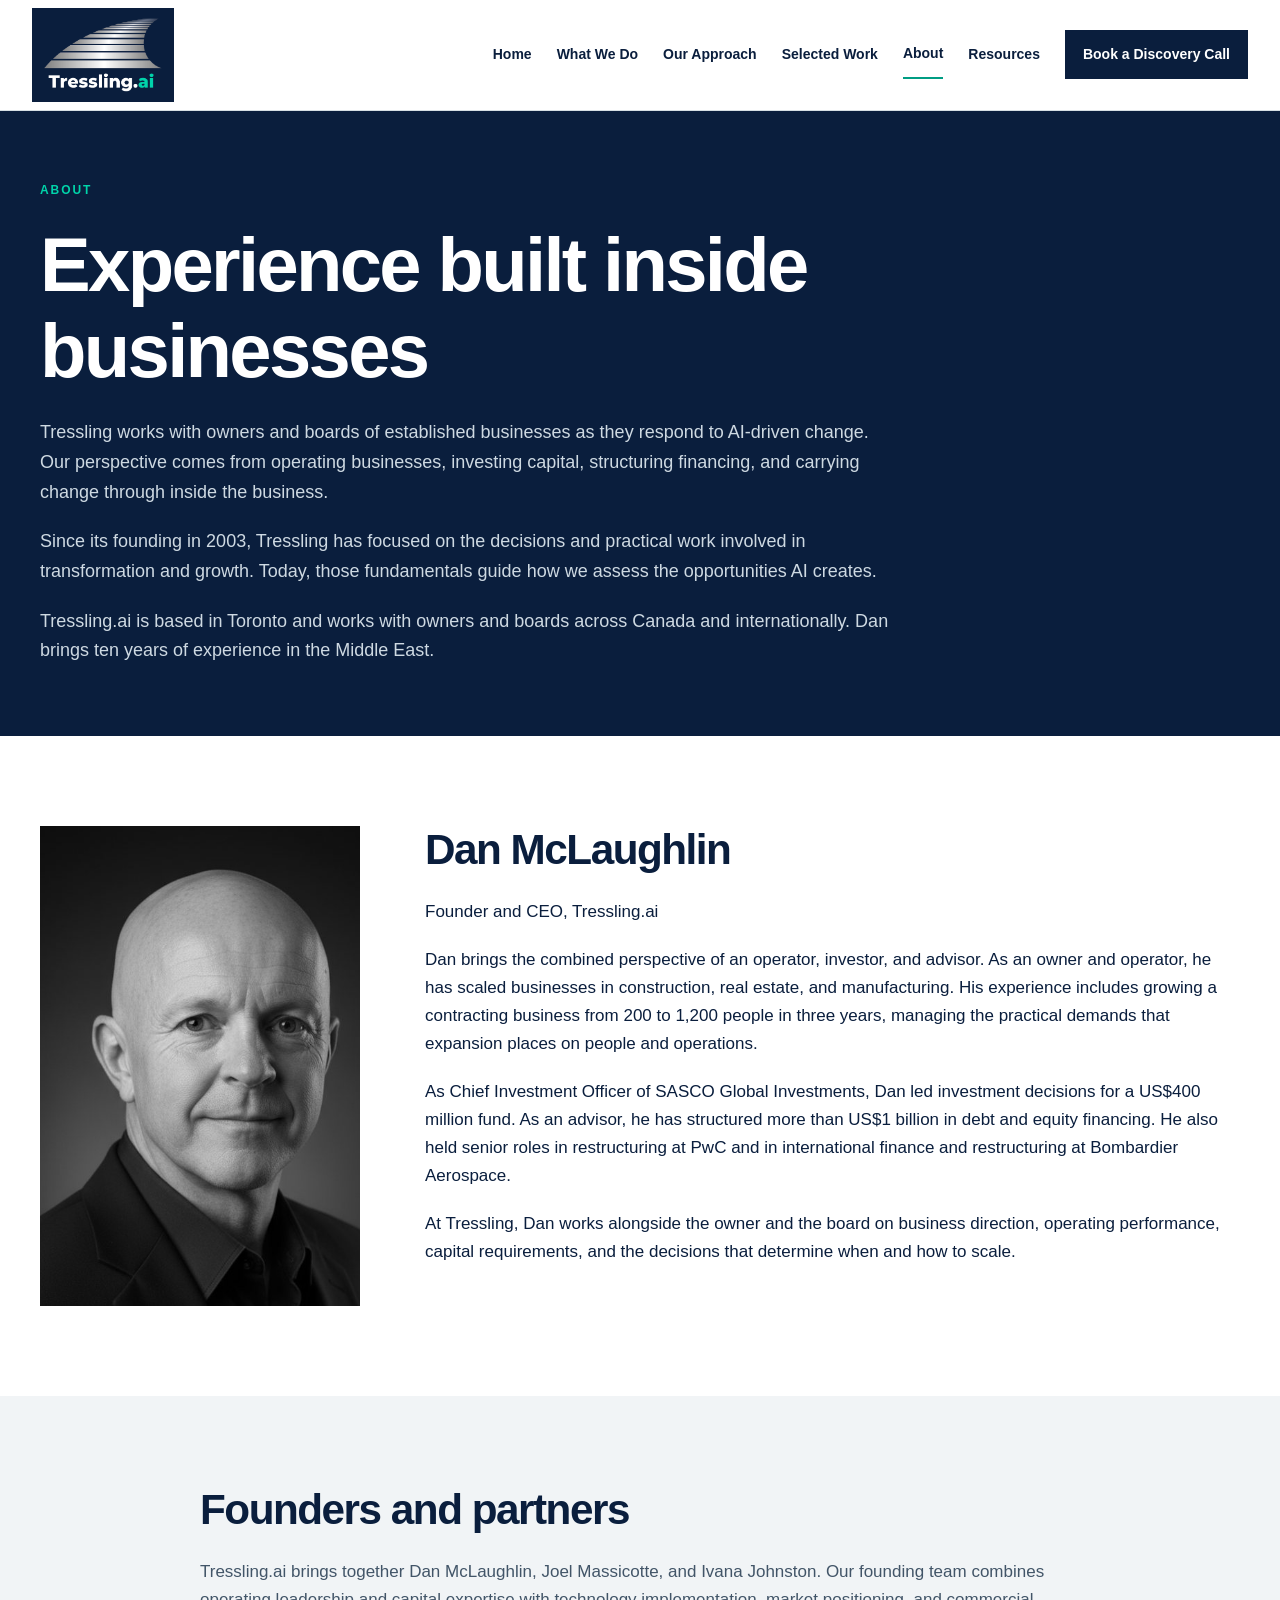
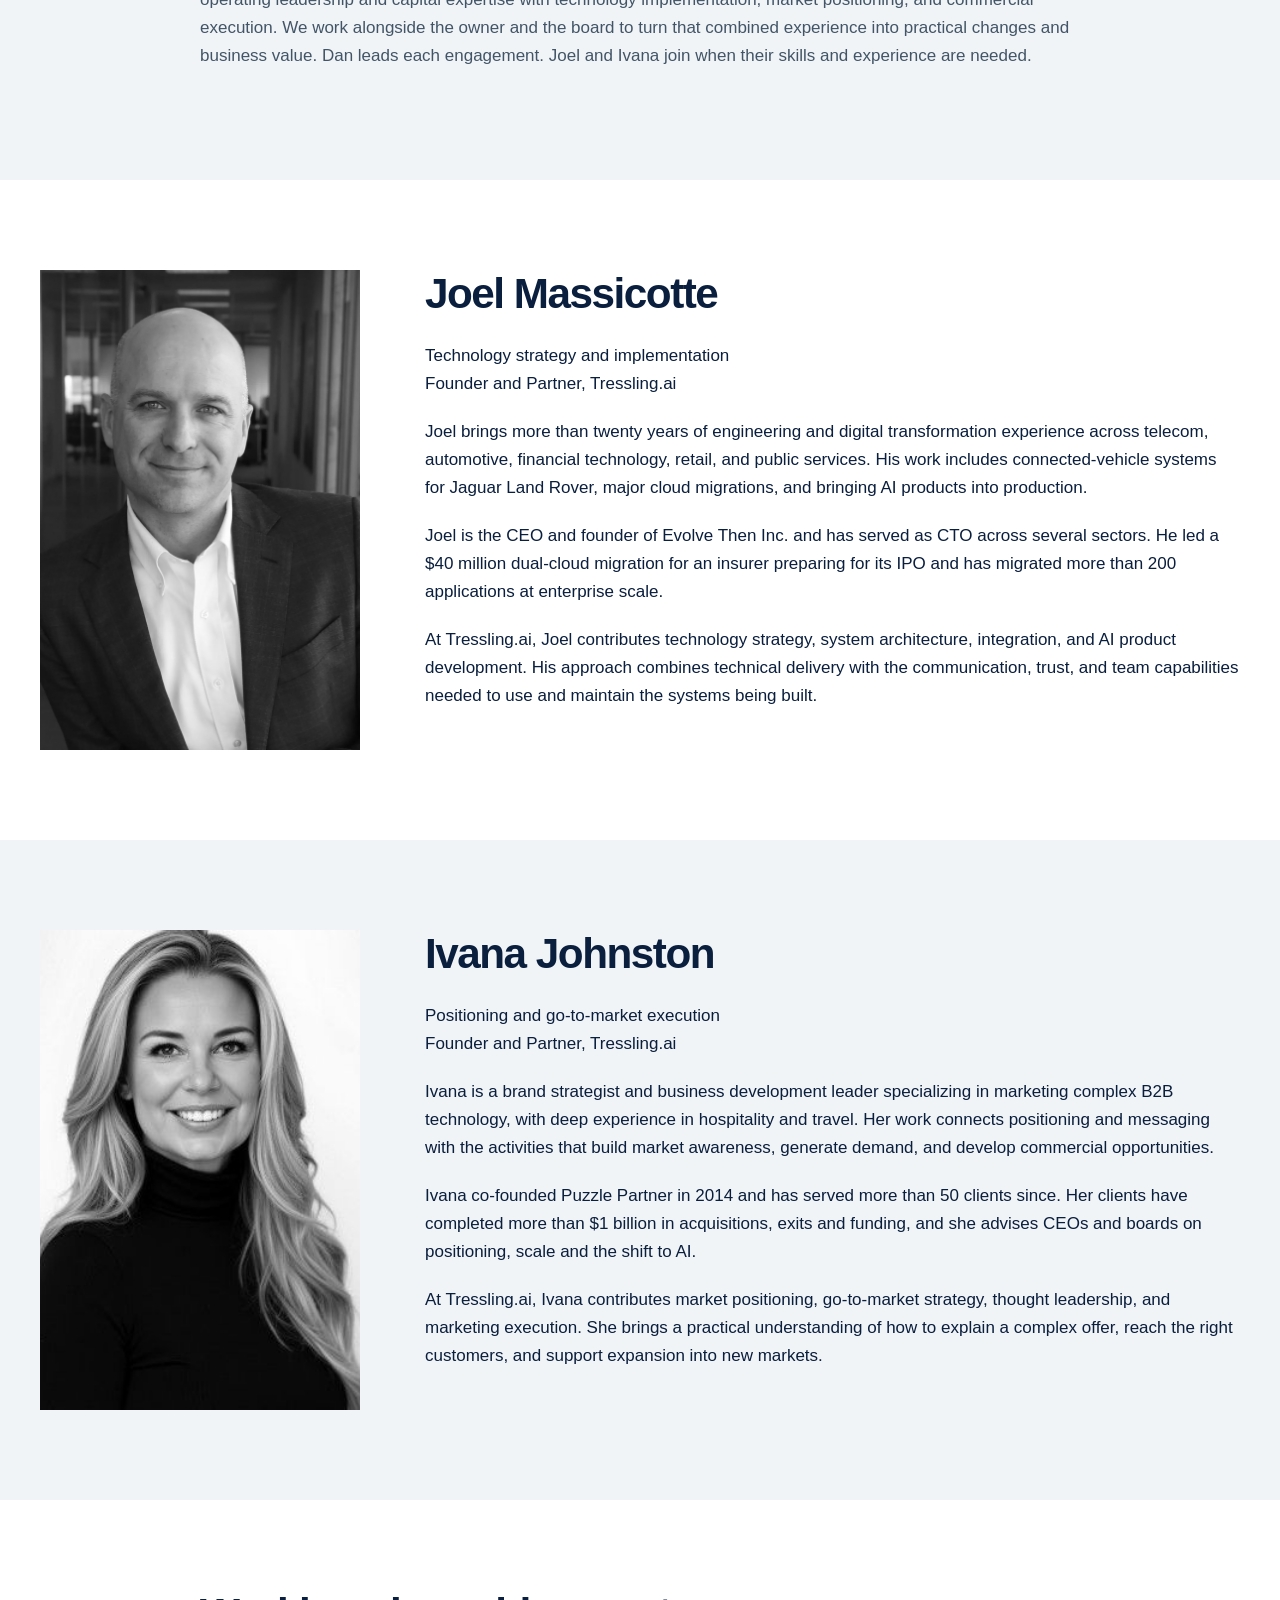
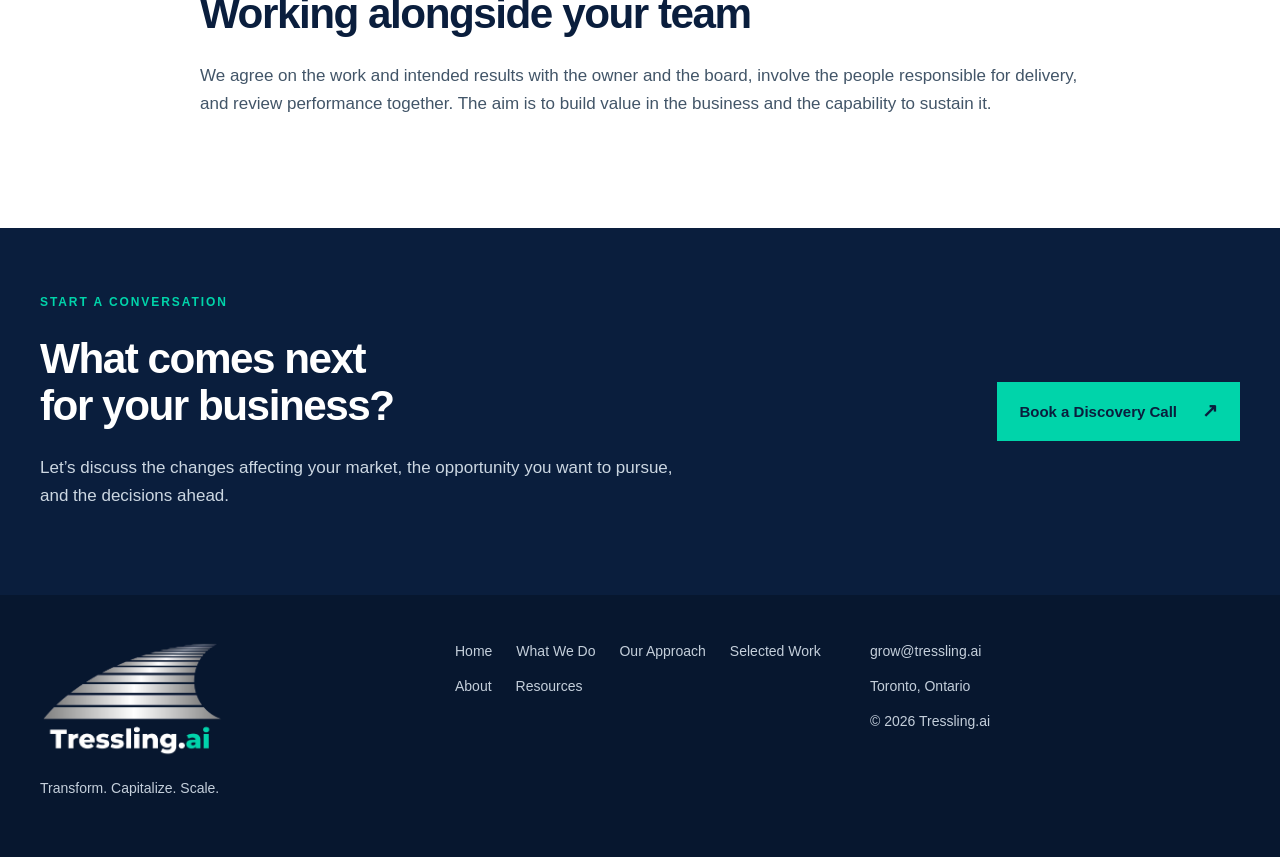
==== commit e174f1ce: "About: Joel and Ivana credentials, Dan leads engagements, owner and board wording Co-Authored-By: Cl" ====
--- a/site/about.html
+++ b/site/about.html
@@ -1 +1 @@
-<!doctype html><html lang="en"><head><meta charset="utf-8"><meta name="viewport" content="width=device-width, initial-scale=1"><meta name="description" content="Tressling.ai’s founders bring operating, capital, technology and go-to-market experience to a select few companies at a time."><meta name="theme-color" content="#0a1e3d"><title>Dan McLaughlin, Joel Massicotte and Ivana Johnston | Tressling.ai</title><link rel="canonical" href="https://tressling.ai/about.html"><meta property="og:type" content="website"><meta property="og:site_name" content="Tressling.ai"><meta property="og:title" content="Dan McLaughlin, Joel Massicotte and Ivana Johnston | Tressling.ai"><meta property="og:description" content="Tressling.ai’s founders bring operating, capital, technology and go-to-market experience to a select few companies at a time."><meta property="og:url" content="https://tressling.ai/about.html"><meta property="og:image" content="https://tressling.ai/assets/tressling-share.png"><meta property="og:image:width" content="1200"><meta property="og:image:height" content="630"><meta property="og:image:alt" content="Tressling.ai logo"><meta name="twitter:card" content="summary_large_image"><link rel="icon" href="assets/favicon.svg" type="image/svg+xml"><link rel="stylesheet" href="assets/site.css"><script defer src="assets/site.js"></script><script type="application/ld+json" id="site-graph">{"@context":"https://schema.org","@graph":[{"@type":"Organization","@id":"https://tressling.ai/#organization","name":"Tressling.ai","alternateName":"Tressling","url":"https://tressling.ai/","logo":"https://tressling.ai/assets/tressling-logo.png","email":"grow@tressling.ai","slogan":"Transform. Capitalize. Scale.","description":"Tressling.ai works with a select few business owners and boards to protect what they’ve built, stay relevant to their customers, and grow. Our compensation is largely based on the value we help create.","foundingDate":"2003","address":{"@type":"PostalAddress","addressLocality":"Toronto","addressRegion":"ON","addressCountry":"CA"},"areaServed":[{"@type":"AdministrativeArea","name":"Ontario"},{"@type":"Country","name":"Canada"}],"founder":[{"@id":"https://tressling.ai/about.html#dan"},{"@id":"https://tressling.ai/about.html#joel"},{"@id":"https://tressling.ai/about.html#ivana"}],"sameAs":["https://www.linkedin.com/company/2098420/","https://danmclaughlin7007.substack.com/"]},{"@type":"Person","@id":"https://tressling.ai/about.html#dan","name":"Dan McLaughlin","jobTitle":"Founder and CEO","worksFor":{"@id":"https://tressling.ai/#organization"},"url":"https://tressling.ai/about.html#dan","image":"https://tressling.ai/assets/dan.jpg","alumniOf":{"@type":"CollegeOrUniversity","name":"Schulich School of Business, York University"},"description":"Operator, investor and advisor. Scaled businesses in construction, real estate and manufacturing, including a contracting business that grew from 200 to 1,200 people in three years. Former Chief Investment Officer of SASCO Global Investments, where he led investment decisions for a US$400 million fund. Has structured more than US$1 billion in debt and equity financing. Held senior restructuring roles at PwC and in international finance and restructuring at Bombardier Aerospace.","knowsAbout":["Business transformation","Growth financing","Capital raising","Restructuring","Scaling operations","Construction","Manufacturing"],"sameAs":["https://www.linkedin.com/in/danieljmclaughlin"]},{"@type":"Person","@id":"https://tressling.ai/about.html#joel","name":"Joel Massicotte","jobTitle":"Founder and Partner","worksFor":{"@id":"https://tressling.ai/#organization"},"url":"https://tressling.ai/about.html#joel","image":"https://tressling.ai/assets/joel.webp","knowsAbout":["Technology strategy","System architecture","Systems integration","AI product development","Cloud migration"],"sameAs":["https://www.linkedin.com/in/joelmassicotte/","https://evolvethen.com/"]},{"@type":"Person","@id":"https://tressling.ai/about.html#ivana","name":"Ivana Johnston","jobTitle":"Founder and Partner","worksFor":{"@id":"https://tressling.ai/#organization"},"url":"https://tressling.ai/about.html#ivana","image":"https://tressling.ai/assets/ivana.jpg","knowsAbout":["Market positioning","Go-to-market strategy","B2B technology marketing","Thought leadership"],"sameAs":["https://www.linkedin.com/in/ivanacj/","https://ivanajohnston.com/","https://www.puzzlepartner.co/"]},{"@type":"WebSite","@id":"https://tressling.ai/#website","url":"https://tressling.ai/","name":"Tressling.ai","publisher":{"@id":"https://tressling.ai/#organization"},"inLanguage":"en"}]}</script></head><body><a class="skip" href="#main">Skip to content</a><header class="header"><div class="nav-wrap"><a href="index.html" class="brand" aria-label="Tressling.ai home"><img class="brand-logo" src="assets/tressling-logo.png" alt="Tressling.ai"></a><button class="menu-toggle" aria-controls="navigation" aria-expanded="false">Menu <span aria-hidden="true">☰</span></button><nav id="navigation" aria-label="Main navigation"><a href="index.html">Home</a><a href="what-we-do.html">What We Do</a><a href="our-approach.html">Our Approach</a><a href="work.html">Selected Work</a><a href="about.html" aria-current="page">About</a><a href="resources.html">Resources</a><a class="nav-cta" href="discovery-call.html">Book a Discovery Call</a></nav></div></header><main id="main"><section class="page-hero"><div class="wrap"><p class="eyebrow">About</p><h1>Experience built inside businesses</h1><div class="intro"><p>Tressling works with owners and boards of established businesses as they respond to AI-driven change. Our perspective comes from operating businesses, investing capital, structuring financing, and carrying change through inside the business.</p><p>Since its founding in 2003, Tressling has focused on the decisions and practical work involved in transformation and growth. Today, those fundamentals guide how we assess the opportunities AI creates.</p><p>Tressling.ai is based in Toronto and works with owners and boards across Canada and internationally. Dan brings ten years of experience in the Middle East.</p></div></div></section><section class="section " id="dan"><div class="wrap bio"><img class="bio-image" src="assets/dan.jpg" alt="Dan McLaughlin" width="480" height="480" loading="lazy"><div><h2>Dan McLaughlin</h2><p>Founder and CEO, Tressling.ai</p><p>Dan brings the combined perspective of an operator, investor, and advisor. As an owner and operator, he has scaled businesses in construction, real estate, and manufacturing. His experience includes growing a contracting business from 200 to 1,200 people in three years, managing the practical demands that expansion places on people and operations.</p><p>As Chief Investment Officer of SASCO Global Investments, Dan led investment decisions for a US$400 million fund. As an advisor, he has structured more than US$1 billion in debt and equity financing. He also held senior roles in restructuring at PwC and in international finance and restructuring at Bombardier Aerospace.</p><p>At Tressling, Dan works alongside ownership and management on business direction, operating performance, capital requirements, and the decisions that determine when and how to scale.</p></div></div></section><section class="section pale"><div class="wrap reading"><h2>Founders and partners</h2><p>Tressling.ai brings together Dan McLaughlin, Joel Massicotte, and Ivana Johnston. Our founding team combines operating leadership and capital expertise with technology implementation, market positioning, and commercial execution. We work alongside ownership and management to turn that combined experience into practical changes and business value.</p></div></section><section class="section " id="joel"><div class="wrap bio"><img class="bio-image" src="assets/joel.webp" alt="Joel Massicotte" width="480" height="480" loading="lazy"><div><h2>Joel Massicotte</h2><p>Technology strategy and implementation<br>Founder and Partner, Tressling.ai</p><p>Joel brings more than twenty years of engineering and digital transformation experience across telecom, automotive, financial technology, retail, and public services. His work includes connected-vehicle systems for Jaguar Land Rover, major cloud migrations, and bringing AI products into production.</p><p>At Tressling.ai, Joel contributes technology strategy, system architecture, integration, and AI product development. His approach combines technical delivery with the communication, trust, and team capabilities needed to use and maintain the systems being built.</p></div></div></section><section class="section pale" id="ivana"><div class="wrap bio"><img class="bio-image" src="assets/ivana.jpg" alt="Ivana Johnston" width="480" height="480" loading="lazy"><div><h2>Ivana Johnston</h2><p>Positioning and go-to-market execution<br>Founder and Partner, Tressling.ai</p><p>Ivana is a brand strategist and business development leader specializing in marketing complex B2B technology, with deep experience in hospitality and travel. Her work connects positioning and messaging with the activities that build market awareness, generate demand, and develop commercial opportunities.</p><p>At Tressling.ai, Ivana contributes market positioning, go-to-market strategy, thought leadership, and marketing execution. She brings a practical understanding of how to explain a complex offer, reach the right customers, and support expansion into new markets.</p></div></div></section><section class="section "><div class="wrap reading"><h2>Working alongside your team</h2><p>We agree on the work and intended results with ownership and management, involve the people responsible for delivery, and review performance together. The aim is to build value in the business and the capability to sustain it.</p></div></section><section class="cta"><div class="wrap cta-inner"><div><p class="eyebrow">Start a conversation</p><h2>What comes next<br>for your business?</h2><p>Let’s discuss the changes affecting your market, the opportunity you want to pursue, and the decisions ahead.</p></div><a class="button" href="discovery-call.html">Book a Discovery Call<span aria-hidden="true">↗</span></a></div></section></main><footer><div class="wrap footer-grid"><div><a class="brand" href="index.html"><img class="brand-logo" src="assets/tressling-logo.png" alt="Tressling.ai"></a><p>Transform. Capitalize. Scale.</p></div><nav aria-label="Footer navigation"><a href="index.html">Home</a><a href="what-we-do.html">What We Do</a><a href="our-approach.html">Our Approach</a><a href="work.html">Selected Work</a><a href="about.html">About</a><a href="resources.html">Resources</a></nav><div><a href="mailto:grow@tressling.ai">grow@tressling.ai</a><p>Toronto, Ontario</p><p>© 2026 Tressling.ai</p></div></div></footer></body></html>+<!doctype html><html lang="en"><head><meta charset="utf-8"><meta name="viewport" content="width=device-width, initial-scale=1"><meta name="description" content="Tressling.ai’s founders bring operating, capital, technology and go-to-market experience to a select few companies at a time."><meta name="theme-color" content="#0a1e3d"><title>Dan McLaughlin, Joel Massicotte and Ivana Johnston | Tressling.ai</title><link rel="canonical" href="https://tressling.ai/about.html"><meta property="og:type" content="website"><meta property="og:site_name" content="Tressling.ai"><meta property="og:title" content="Dan McLaughlin, Joel Massicotte and Ivana Johnston | Tressling.ai"><meta property="og:description" content="Tressling.ai’s founders bring operating, capital, technology and go-to-market experience to a select few companies at a time."><meta property="og:url" content="https://tressling.ai/about.html"><meta property="og:image" content="https://tressling.ai/assets/tressling-share.png"><meta property="og:image:width" content="1200"><meta property="og:image:height" content="630"><meta property="og:image:alt" content="Tressling.ai logo"><meta name="twitter:card" content="summary_large_image"><link rel="icon" href="assets/favicon.svg" type="image/svg+xml"><link rel="stylesheet" href="assets/site.css"><script defer src="assets/site.js"></script><script type="application/ld+json" id="site-graph">{"@context":"https://schema.org","@graph":[{"@type":"Organization","@id":"https://tressling.ai/#organization","name":"Tressling.ai","alternateName":"Tressling","url":"https://tressling.ai/","logo":"https://tressling.ai/assets/tressling-logo.png","email":"grow@tressling.ai","slogan":"Transform. Capitalize. Scale.","description":"Tressling.ai works with a select few business owners and boards to protect what they’ve built, stay relevant to their customers, and grow. Our compensation is largely based on the value we help create.","foundingDate":"2003","address":{"@type":"PostalAddress","addressLocality":"Toronto","addressRegion":"ON","addressCountry":"CA"},"areaServed":[{"@type":"AdministrativeArea","name":"Ontario"},{"@type":"Country","name":"Canada"}],"founder":[{"@id":"https://tressling.ai/about.html#dan"},{"@id":"https://tressling.ai/about.html#joel"},{"@id":"https://tressling.ai/about.html#ivana"}],"sameAs":["https://www.linkedin.com/company/2098420/","https://danmclaughlin7007.substack.com/"]},{"@type":"Person","@id":"https://tressling.ai/about.html#dan","name":"Dan McLaughlin","jobTitle":"Founder and CEO","worksFor":{"@id":"https://tressling.ai/#organization"},"url":"https://tressling.ai/about.html#dan","image":"https://tressling.ai/assets/dan.jpg","alumniOf":{"@type":"CollegeOrUniversity","name":"Schulich School of Business, York University"},"description":"Operator, investor and advisor. Scaled businesses in construction, real estate and manufacturing, including a contracting business that grew from 200 to 1,200 people in three years. Former Chief Investment Officer of SASCO Global Investments, where he led investment decisions for a US$400 million fund. Has structured more than US$1 billion in debt and equity financing. Held senior restructuring roles at PwC and in international finance and restructuring at Bombardier Aerospace.","knowsAbout":["Business transformation","Growth financing","Capital raising","Restructuring","Scaling operations","Construction","Manufacturing"],"sameAs":["https://www.linkedin.com/in/danieljmclaughlin"]},{"@type":"Person","@id":"https://tressling.ai/about.html#joel","name":"Joel Massicotte","jobTitle":"Founder and Partner","worksFor":{"@id":"https://tressling.ai/#organization"},"url":"https://tressling.ai/about.html#joel","image":"https://tressling.ai/assets/joel.webp","knowsAbout":["Technology strategy","System architecture","Systems integration","AI product development","Cloud migration"],"sameAs":["https://www.linkedin.com/in/joelmassicotte/","https://evolvethen.com/"]},{"@type":"Person","@id":"https://tressling.ai/about.html#ivana","name":"Ivana Johnston","jobTitle":"Founder and Partner","worksFor":{"@id":"https://tressling.ai/#organization"},"url":"https://tressling.ai/about.html#ivana","image":"https://tressling.ai/assets/ivana.jpg","knowsAbout":["Market positioning","Go-to-market strategy","B2B technology marketing","Thought leadership"],"sameAs":["https://www.linkedin.com/in/ivanacj/","https://ivanajohnston.com/","https://www.puzzlepartner.co/"]},{"@type":"WebSite","@id":"https://tressling.ai/#website","url":"https://tressling.ai/","name":"Tressling.ai","publisher":{"@id":"https://tressling.ai/#organization"},"inLanguage":"en"}]}</script></head><body><a class="skip" href="#main">Skip to content</a><header class="header"><div class="nav-wrap"><a href="index.html" class="brand" aria-label="Tressling.ai home"><img class="brand-logo" src="assets/tressling-logo.png" alt="Tressling.ai"></a><button class="menu-toggle" aria-controls="navigation" aria-expanded="false">Menu <span aria-hidden="true">☰</span></button><nav id="navigation" aria-label="Main navigation"><a href="index.html">Home</a><a href="what-we-do.html">What We Do</a><a href="our-approach.html">Our Approach</a><a href="work.html">Selected Work</a><a href="about.html" aria-current="page">About</a><a href="resources.html">Resources</a><a class="nav-cta" href="discovery-call.html">Book a Discovery Call</a></nav></div></header><main id="main"><section class="page-hero"><div class="wrap"><p class="eyebrow">About</p><h1>Experience built inside businesses</h1><div class="intro"><p>Tressling works with owners and boards of established businesses as they respond to AI-driven change. Our perspective comes from operating businesses, investing capital, structuring financing, and carrying change through inside the business.</p><p>Since its founding in 2003, Tressling has focused on the decisions and practical work involved in transformation and growth. Today, those fundamentals guide how we assess the opportunities AI creates.</p><p>Tressling.ai is based in Toronto and works with owners and boards across Canada and internationally. Dan brings ten years of experience in the Middle East.</p></div></div></section><section class="section " id="dan"><div class="wrap bio"><img class="bio-image" src="assets/dan.jpg" alt="Dan McLaughlin" width="480" height="480" loading="lazy"><div><h2>Dan McLaughlin</h2><p>Founder and CEO, Tressling.ai</p><p>Dan brings the combined perspective of an operator, investor, and advisor. As an owner and operator, he has scaled businesses in construction, real estate, and manufacturing. His experience includes growing a contracting business from 200 to 1,200 people in three years, managing the practical demands that expansion places on people and operations.</p><p>As Chief Investment Officer of SASCO Global Investments, Dan led investment decisions for a US$400 million fund. As an advisor, he has structured more than US$1 billion in debt and equity financing. He also held senior roles in restructuring at PwC and in international finance and restructuring at Bombardier Aerospace.</p><p>At Tressling, Dan works alongside the owner and the board on business direction, operating performance, capital requirements, and the decisions that determine when and how to scale.</p></div></div></section><section class="section pale"><div class="wrap reading"><h2>Founders and partners</h2><p>Tressling.ai brings together Dan McLaughlin, Joel Massicotte, and Ivana Johnston. Our founding team combines operating leadership and capital expertise with technology implementation, market positioning, and commercial execution. We work alongside the owner and the board to turn that combined experience into practical changes and business value. Dan leads each engagement. Joel and Ivana join when their skills and experience are needed.</p></div></section><section class="section " id="joel"><div class="wrap bio"><img class="bio-image" src="assets/joel.webp" alt="Joel Massicotte" width="480" height="480" loading="lazy"><div><h2>Joel Massicotte</h2><p>Technology strategy and implementation<br>Founder and Partner, Tressling.ai</p><p>Joel brings more than twenty years of engineering and digital transformation experience across telecom, automotive, financial technology, retail, and public services. His work includes connected-vehicle systems for Jaguar Land Rover, major cloud migrations, and bringing AI products into production.</p><p>Joel is the CEO and founder of Evolve Then Inc. and has served as CTO across several sectors. He led a $40 million dual-cloud migration for an insurer preparing for its IPO and has migrated more than 200 applications at enterprise scale.</p><p>At Tressling.ai, Joel contributes technology strategy, system architecture, integration, and AI product development. His approach combines technical delivery with the communication, trust, and team capabilities needed to use and maintain the systems being built.</p></div></div></section><section class="section pale" id="ivana"><div class="wrap bio"><img class="bio-image" src="assets/ivana.jpg" alt="Ivana Johnston" width="480" height="480" loading="lazy"><div><h2>Ivana Johnston</h2><p>Positioning and go-to-market execution<br>Founder and Partner, Tressling.ai</p><p>Ivana is a brand strategist and business development leader specializing in marketing complex B2B technology, with deep experience in hospitality and travel. Her work connects positioning and messaging with the activities that build market awareness, generate demand, and develop commercial opportunities.</p><p>Ivana co-founded Puzzle Partner in 2014 and has served more than 50 clients since. Her clients have completed more than $1 billion in acquisitions, exits and funding, and she advises CEOs and boards on positioning, scale and the shift to AI.</p><p>At Tressling.ai, Ivana contributes market positioning, go-to-market strategy, thought leadership, and marketing execution. She brings a practical understanding of how to explain a complex offer, reach the right customers, and support expansion into new markets.</p></div></div></section><section class="section "><div class="wrap reading"><h2>Working alongside your team</h2><p>We agree on the work and intended results with the owner and the board, involve the people responsible for delivery, and review performance together. The aim is to build value in the business and the capability to sustain it.</p></div></section><section class="cta"><div class="wrap cta-inner"><div><p class="eyebrow">Start a conversation</p><h2>What comes next<br>for your business?</h2><p>Let’s discuss the changes affecting your market, the opportunity you want to pursue, and the decisions ahead.</p></div><a class="button" href="discovery-call.html">Book a Discovery Call<span aria-hidden="true">↗</span></a></div></section></main><footer><div class="wrap footer-grid"><div><a class="brand" href="index.html"><img class="brand-logo" src="assets/tressling-logo.png" alt="Tressling.ai"></a><p>Transform. Capitalize. Scale.</p></div><nav aria-label="Footer navigation"><a href="index.html">Home</a><a href="what-we-do.html">What We Do</a><a href="our-approach.html">Our Approach</a><a href="work.html">Selected Work</a><a href="about.html">About</a><a href="resources.html">Resources</a></nav><div><a href="mailto:grow@tressling.ai">grow@tressling.ai</a><p>Toronto, Ontario</p><p>© 2026 Tressling.ai</p></div></div></footer></body></html>
--- a/site/assets/site.css
+++ b/site/assets/site.css
@@ -30,3 +30,5 @@
 .doc-actions{align-items:center}.doc-actions .button{gap:14px;padding:14px 18px}.doc-actions .button.secondary{padding:13px 16px}
 
 .gauntlet-strip{margin:44px 0}.gauntlet-strip ol{list-style:none;padding:0;margin:8px 0 0;display:grid;grid-template-columns:repeat(6,1fr);gap:8px}.gauntlet-strip li{margin:0;padding:0}.gauntlet-strip a{display:flex;flex-direction:column;gap:6px;height:100%;padding:14px 12px 16px;background:var(--pale);border-top:3px solid var(--border);text-decoration:none;color:var(--navy);font-size:13.5px;line-height:1.35;font-weight:600}.gauntlet-strip a:hover{border-top-color:var(--teal)}.gauntlet-strip .n{font-family:Montserrat,Arial,Helvetica,sans-serif;font-size:22px;font-weight:700;color:#42708a}.gauntlet-strip li.current a{background:var(--navy);color:#fff;border-top-color:var(--teal)}.gauntlet-strip li.current .n{color:var(--teal)}.gauntlet-strip .here{font-size:10.5px;letter-spacing:.12em;text-transform:uppercase;font-weight:700;color:var(--teal);margin-top:auto}@media(max-width:800px){.gauntlet-strip ol{grid-template-columns:repeat(2,1fr)}}
+
+.gauntlet-note{font-size:15px;color:var(--muted);margin:-14px 0 28px}
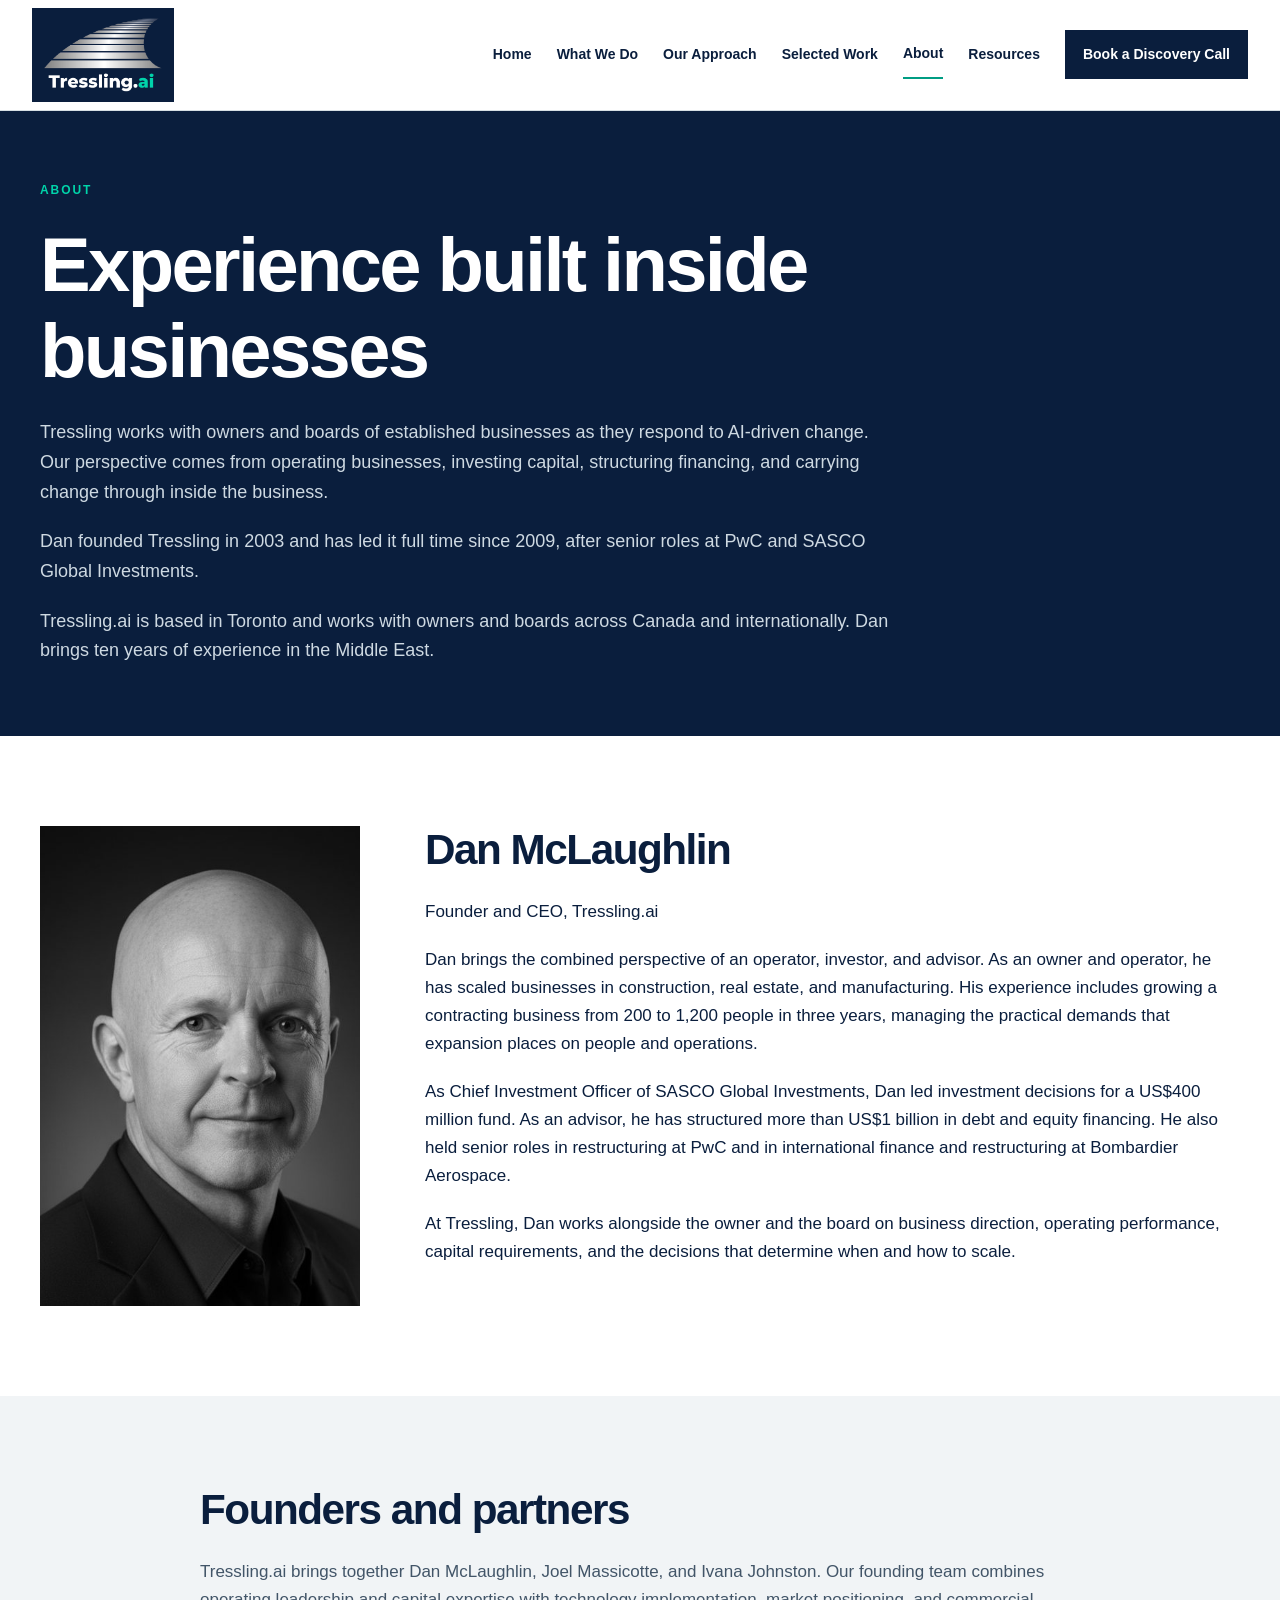
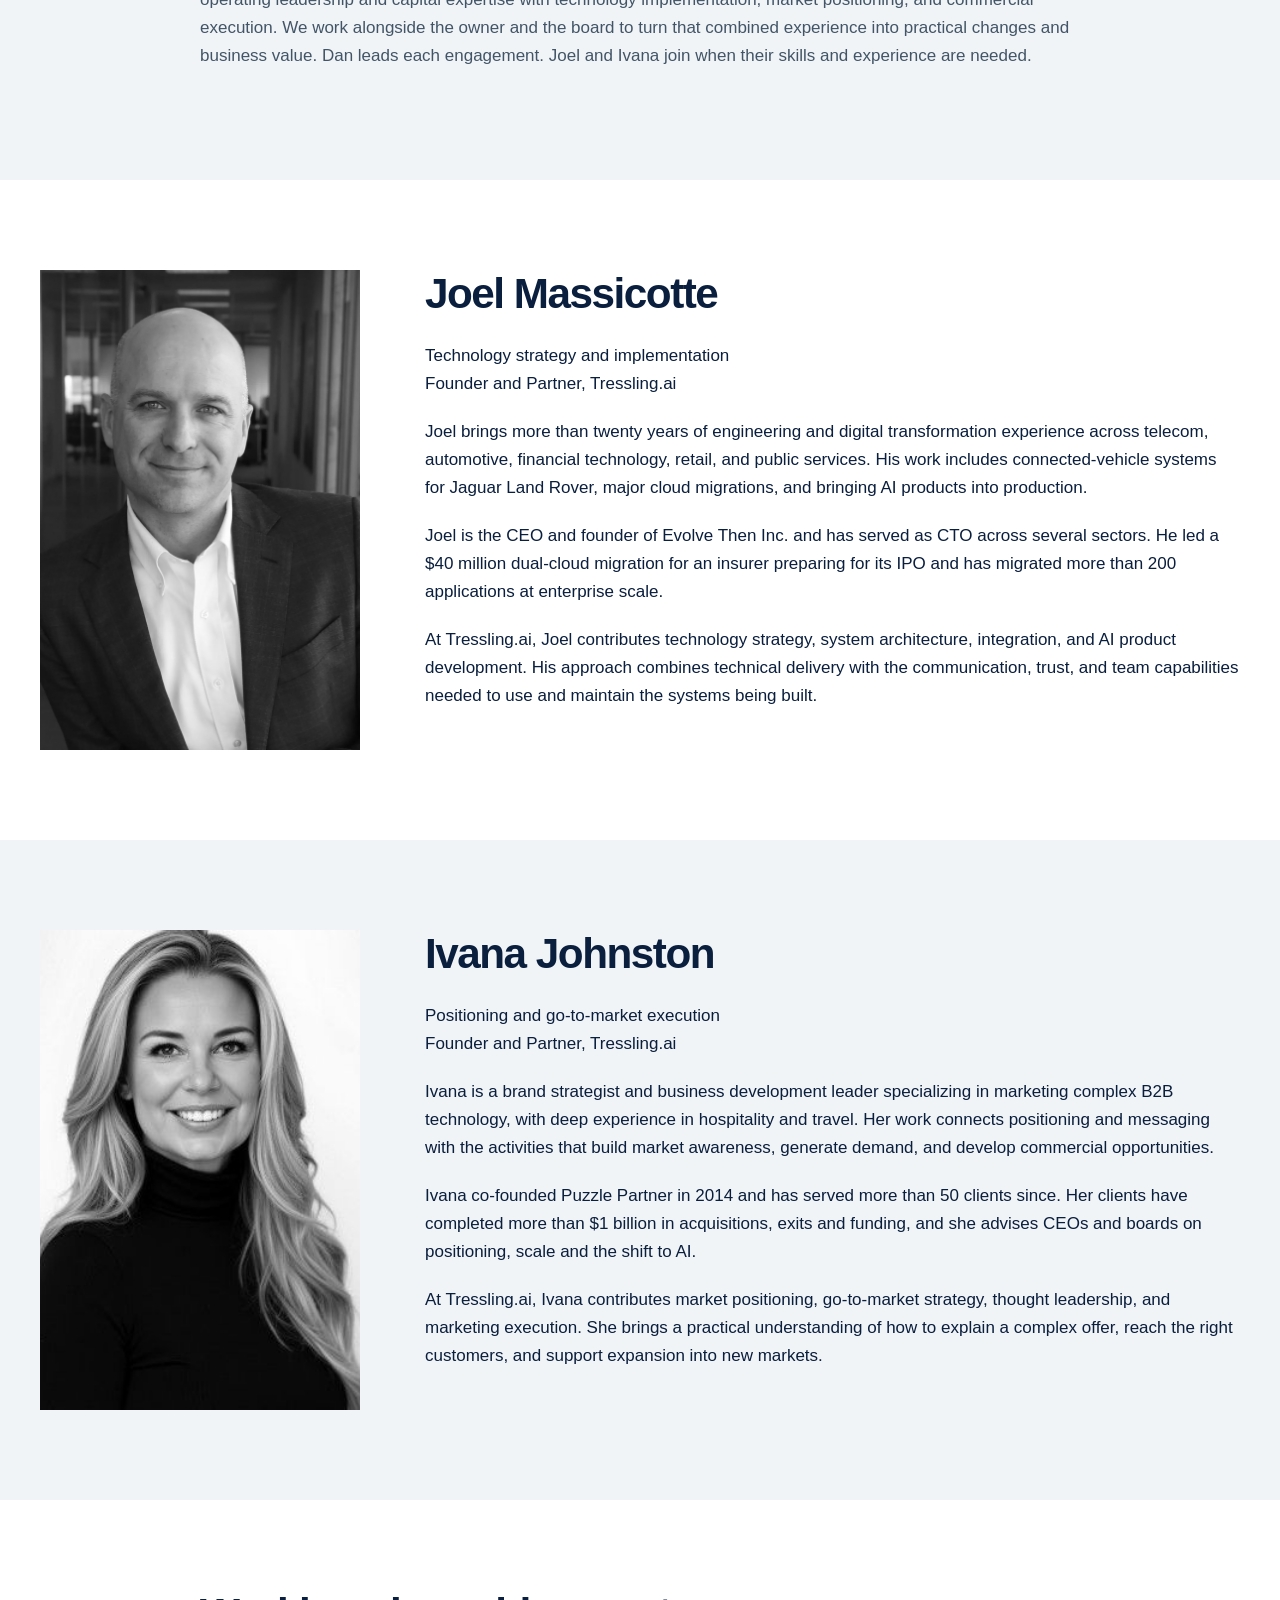
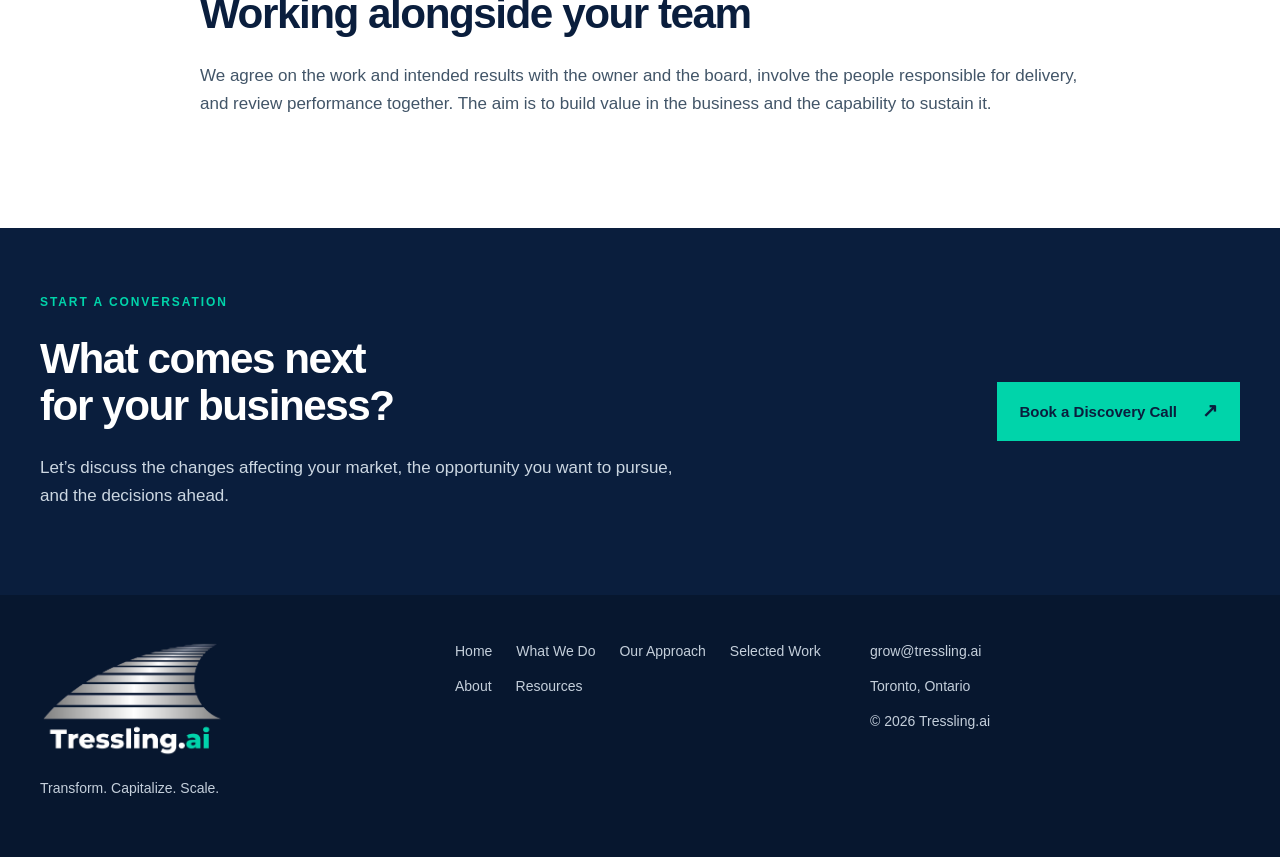
==== commit 866924bc: "About: founding sentence only Co-Authored-By: Claude Opus 5.5 <noreply@anthropic.com> Claude-Session" ====
--- a/site/about.html
+++ b/site/about.html
@@ -1 +1 @@
-<!doctype html><html lang="en"><head><meta charset="utf-8"><meta name="viewport" content="width=device-width, initial-scale=1"><meta name="description" content="Tressling.ai’s founders bring operating, capital, technology and go-to-market experience to a select few companies at a time."><meta name="theme-color" content="#0a1e3d"><title>Dan McLaughlin, Joel Massicotte and Ivana Johnston | Tressling.ai</title><link rel="canonical" href="https://tressling.ai/about.html"><meta property="og:type" content="website"><meta property="og:site_name" content="Tressling.ai"><meta property="og:title" content="Dan McLaughlin, Joel Massicotte and Ivana Johnston | Tressling.ai"><meta property="og:description" content="Tressling.ai’s founders bring operating, capital, technology and go-to-market experience to a select few companies at a time."><meta property="og:url" content="https://tressling.ai/about.html"><meta property="og:image" content="https://tressling.ai/assets/tressling-share.png"><meta property="og:image:width" content="1200"><meta property="og:image:height" content="630"><meta property="og:image:alt" content="Tressling.ai logo"><meta name="twitter:card" content="summary_large_image"><link rel="icon" href="assets/favicon.svg" type="image/svg+xml"><link rel="stylesheet" href="assets/site.css"><script defer src="assets/site.js"></script><script type="application/ld+json" id="site-graph">{"@context":"https://schema.org","@graph":[{"@type":"Organization","@id":"https://tressling.ai/#organization","name":"Tressling.ai","alternateName":"Tressling","url":"https://tressling.ai/","logo":"https://tressling.ai/assets/tressling-logo.png","email":"grow@tressling.ai","slogan":"Transform. Capitalize. Scale.","description":"Tressling.ai works with a select few business owners and boards to protect what they’ve built, stay relevant to their customers, and grow. Our compensation is largely based on the value we help create.","foundingDate":"2003","address":{"@type":"PostalAddress","addressLocality":"Toronto","addressRegion":"ON","addressCountry":"CA"},"areaServed":[{"@type":"AdministrativeArea","name":"Ontario"},{"@type":"Country","name":"Canada"}],"founder":[{"@id":"https://tressling.ai/about.html#dan"},{"@id":"https://tressling.ai/about.html#joel"},{"@id":"https://tressling.ai/about.html#ivana"}],"sameAs":["https://www.linkedin.com/company/2098420/","https://danmclaughlin7007.substack.com/"]},{"@type":"Person","@id":"https://tressling.ai/about.html#dan","name":"Dan McLaughlin","jobTitle":"Founder and CEO","worksFor":{"@id":"https://tressling.ai/#organization"},"url":"https://tressling.ai/about.html#dan","image":"https://tressling.ai/assets/dan.jpg","alumniOf":{"@type":"CollegeOrUniversity","name":"Schulich School of Business, York University"},"description":"Operator, investor and advisor. Scaled businesses in construction, real estate and manufacturing, including a contracting business that grew from 200 to 1,200 people in three years. Former Chief Investment Officer of SASCO Global Investments, where he led investment decisions for a US$400 million fund. Has structured more than US$1 billion in debt and equity financing. Held senior restructuring roles at PwC and in international finance and restructuring at Bombardier Aerospace.","knowsAbout":["Business transformation","Growth financing","Capital raising","Restructuring","Scaling operations","Construction","Manufacturing"],"sameAs":["https://www.linkedin.com/in/danieljmclaughlin"]},{"@type":"Person","@id":"https://tressling.ai/about.html#joel","name":"Joel Massicotte","jobTitle":"Founder and Partner","worksFor":{"@id":"https://tressling.ai/#organization"},"url":"https://tressling.ai/about.html#joel","image":"https://tressling.ai/assets/joel.webp","knowsAbout":["Technology strategy","System architecture","Systems integration","AI product development","Cloud migration"],"sameAs":["https://www.linkedin.com/in/joelmassicotte/","https://evolvethen.com/"]},{"@type":"Person","@id":"https://tressling.ai/about.html#ivana","name":"Ivana Johnston","jobTitle":"Founder and Partner","worksFor":{"@id":"https://tressling.ai/#organization"},"url":"https://tressling.ai/about.html#ivana","image":"https://tressling.ai/assets/ivana.jpg","knowsAbout":["Market positioning","Go-to-market strategy","B2B technology marketing","Thought leadership"],"sameAs":["https://www.linkedin.com/in/ivanacj/","https://ivanajohnston.com/","https://www.puzzlepartner.co/"]},{"@type":"WebSite","@id":"https://tressling.ai/#website","url":"https://tressling.ai/","name":"Tressling.ai","publisher":{"@id":"https://tressling.ai/#organization"},"inLanguage":"en"}]}</script></head><body><a class="skip" href="#main">Skip to content</a><header class="header"><div class="nav-wrap"><a href="index.html" class="brand" aria-label="Tressling.ai home"><img class="brand-logo" src="assets/tressling-logo.png" alt="Tressling.ai"></a><button class="menu-toggle" aria-controls="navigation" aria-expanded="false">Menu <span aria-hidden="true">☰</span></button><nav id="navigation" aria-label="Main navigation"><a href="index.html">Home</a><a href="what-we-do.html">What We Do</a><a href="our-approach.html">Our Approach</a><a href="work.html">Selected Work</a><a href="about.html" aria-current="page">About</a><a href="resources.html">Resources</a><a class="nav-cta" href="discovery-call.html">Book a Discovery Call</a></nav></div></header><main id="main"><section class="page-hero"><div class="wrap"><p class="eyebrow">About</p><h1>Experience built inside businesses</h1><div class="intro"><p>Tressling works with owners and boards of established businesses as they respond to AI-driven change. Our perspective comes from operating businesses, investing capital, structuring financing, and carrying change through inside the business.</p><p>Since its founding in 2003, Tressling has focused on the decisions and practical work involved in transformation and growth. Today, those fundamentals guide how we assess the opportunities AI creates.</p><p>Tressling.ai is based in Toronto and works with owners and boards across Canada and internationally. Dan brings ten years of experience in the Middle East.</p></div></div></section><section class="section " id="dan"><div class="wrap bio"><img class="bio-image" src="assets/dan.jpg" alt="Dan McLaughlin" width="480" height="480" loading="lazy"><div><h2>Dan McLaughlin</h2><p>Founder and CEO, Tressling.ai</p><p>Dan brings the combined perspective of an operator, investor, and advisor. As an owner and operator, he has scaled businesses in construction, real estate, and manufacturing. His experience includes growing a contracting business from 200 to 1,200 people in three years, managing the practical demands that expansion places on people and operations.</p><p>As Chief Investment Officer of SASCO Global Investments, Dan led investment decisions for a US$400 million fund. As an advisor, he has structured more than US$1 billion in debt and equity financing. He also held senior roles in restructuring at PwC and in international finance and restructuring at Bombardier Aerospace.</p><p>At Tressling, Dan works alongside the owner and the board on business direction, operating performance, capital requirements, and the decisions that determine when and how to scale.</p></div></div></section><section class="section pale"><div class="wrap reading"><h2>Founders and partners</h2><p>Tressling.ai brings together Dan McLaughlin, Joel Massicotte, and Ivana Johnston. Our founding team combines operating leadership and capital expertise with technology implementation, market positioning, and commercial execution. We work alongside the owner and the board to turn that combined experience into practical changes and business value. Dan leads each engagement. Joel and Ivana join when their skills and experience are needed.</p></div></section><section class="section " id="joel"><div class="wrap bio"><img class="bio-image" src="assets/joel.webp" alt="Joel Massicotte" width="480" height="480" loading="lazy"><div><h2>Joel Massicotte</h2><p>Technology strategy and implementation<br>Founder and Partner, Tressling.ai</p><p>Joel brings more than twenty years of engineering and digital transformation experience across telecom, automotive, financial technology, retail, and public services. His work includes connected-vehicle systems for Jaguar Land Rover, major cloud migrations, and bringing AI products into production.</p><p>Joel is the CEO and founder of Evolve Then Inc. and has served as CTO across several sectors. He led a $40 million dual-cloud migration for an insurer preparing for its IPO and has migrated more than 200 applications at enterprise scale.</p><p>At Tressling.ai, Joel contributes technology strategy, system architecture, integration, and AI product development. His approach combines technical delivery with the communication, trust, and team capabilities needed to use and maintain the systems being built.</p></div></div></section><section class="section pale" id="ivana"><div class="wrap bio"><img class="bio-image" src="assets/ivana.jpg" alt="Ivana Johnston" width="480" height="480" loading="lazy"><div><h2>Ivana Johnston</h2><p>Positioning and go-to-market execution<br>Founder and Partner, Tressling.ai</p><p>Ivana is a brand strategist and business development leader specializing in marketing complex B2B technology, with deep experience in hospitality and travel. Her work connects positioning and messaging with the activities that build market awareness, generate demand, and develop commercial opportunities.</p><p>Ivana co-founded Puzzle Partner in 2014 and has served more than 50 clients since. Her clients have completed more than $1 billion in acquisitions, exits and funding, and she advises CEOs and boards on positioning, scale and the shift to AI.</p><p>At Tressling.ai, Ivana contributes market positioning, go-to-market strategy, thought leadership, and marketing execution. She brings a practical understanding of how to explain a complex offer, reach the right customers, and support expansion into new markets.</p></div></div></section><section class="section "><div class="wrap reading"><h2>Working alongside your team</h2><p>We agree on the work and intended results with the owner and the board, involve the people responsible for delivery, and review performance together. The aim is to build value in the business and the capability to sustain it.</p></div></section><section class="cta"><div class="wrap cta-inner"><div><p class="eyebrow">Start a conversation</p><h2>What comes next<br>for your business?</h2><p>Let’s discuss the changes affecting your market, the opportunity you want to pursue, and the decisions ahead.</p></div><a class="button" href="discovery-call.html">Book a Discovery Call<span aria-hidden="true">↗</span></a></div></section></main><footer><div class="wrap footer-grid"><div><a class="brand" href="index.html"><img class="brand-logo" src="assets/tressling-logo.png" alt="Tressling.ai"></a><p>Transform. Capitalize. Scale.</p></div><nav aria-label="Footer navigation"><a href="index.html">Home</a><a href="what-we-do.html">What We Do</a><a href="our-approach.html">Our Approach</a><a href="work.html">Selected Work</a><a href="about.html">About</a><a href="resources.html">Resources</a></nav><div><a href="mailto:grow@tressling.ai">grow@tressling.ai</a><p>Toronto, Ontario</p><p>© 2026 Tressling.ai</p></div></div></footer></body></html>+<!doctype html><html lang="en"><head><meta charset="utf-8"><meta name="viewport" content="width=device-width, initial-scale=1"><meta name="description" content="Tressling.ai’s founders bring operating, capital, technology and go-to-market experience to a select few companies at a time."><meta name="theme-color" content="#0a1e3d"><title>Dan McLaughlin, Joel Massicotte and Ivana Johnston | Tressling.ai</title><link rel="canonical" href="https://tressling.ai/about.html"><meta property="og:type" content="website"><meta property="og:site_name" content="Tressling.ai"><meta property="og:title" content="Dan McLaughlin, Joel Massicotte and Ivana Johnston | Tressling.ai"><meta property="og:description" content="Tressling.ai’s founders bring operating, capital, technology and go-to-market experience to a select few companies at a time."><meta property="og:url" content="https://tressling.ai/about.html"><meta property="og:image" content="https://tressling.ai/assets/tressling-share.png"><meta property="og:image:width" content="1200"><meta property="og:image:height" content="630"><meta property="og:image:alt" content="Tressling.ai logo"><meta name="twitter:card" content="summary_large_image"><link rel="icon" href="assets/favicon.svg" type="image/svg+xml"><link rel="stylesheet" href="assets/site.css"><script defer src="assets/site.js"></script><script type="application/ld+json" id="site-graph">{"@context":"https://schema.org","@graph":[{"@type":"Organization","@id":"https://tressling.ai/#organization","name":"Tressling.ai","alternateName":"Tressling","url":"https://tressling.ai/","logo":"https://tressling.ai/assets/tressling-logo.png","email":"grow@tressling.ai","slogan":"Transform. Capitalize. Scale.","description":"Tressling.ai works with a select few business owners and boards to protect what they’ve built, stay relevant to their customers, and grow. Our compensation is largely based on the value we help create.","foundingDate":"2003","address":{"@type":"PostalAddress","addressLocality":"Toronto","addressRegion":"ON","addressCountry":"CA"},"areaServed":[{"@type":"AdministrativeArea","name":"Ontario"},{"@type":"Country","name":"Canada"}],"founder":[{"@id":"https://tressling.ai/about.html#dan"},{"@id":"https://tressling.ai/about.html#joel"},{"@id":"https://tressling.ai/about.html#ivana"}],"sameAs":["https://www.linkedin.com/company/2098420/","https://danmclaughlin7007.substack.com/"]},{"@type":"Person","@id":"https://tressling.ai/about.html#dan","name":"Dan McLaughlin","jobTitle":"Founder and CEO","worksFor":{"@id":"https://tressling.ai/#organization"},"url":"https://tressling.ai/about.html#dan","image":"https://tressling.ai/assets/dan.jpg","alumniOf":{"@type":"CollegeOrUniversity","name":"Schulich School of Business, York University"},"description":"Operator, investor and advisor. Scaled businesses in construction, real estate and manufacturing, including a contracting business that grew from 200 to 1,200 people in three years. Former Chief Investment Officer of SASCO Global Investments, where he led investment decisions for a US$400 million fund. Has structured more than US$1 billion in debt and equity financing. Held senior restructuring roles at PwC and in international finance and restructuring at Bombardier Aerospace.","knowsAbout":["Business transformation","Growth financing","Capital raising","Restructuring","Scaling operations","Construction","Manufacturing"],"sameAs":["https://www.linkedin.com/in/danieljmclaughlin"]},{"@type":"Person","@id":"https://tressling.ai/about.html#joel","name":"Joel Massicotte","jobTitle":"Founder and Partner","worksFor":{"@id":"https://tressling.ai/#organization"},"url":"https://tressling.ai/about.html#joel","image":"https://tressling.ai/assets/joel.webp","knowsAbout":["Technology strategy","System architecture","Systems integration","AI product development","Cloud migration"],"sameAs":["https://www.linkedin.com/in/joelmassicotte/","https://evolvethen.com/"]},{"@type":"Person","@id":"https://tressling.ai/about.html#ivana","name":"Ivana Johnston","jobTitle":"Founder and Partner","worksFor":{"@id":"https://tressling.ai/#organization"},"url":"https://tressling.ai/about.html#ivana","image":"https://tressling.ai/assets/ivana.jpg","knowsAbout":["Market positioning","Go-to-market strategy","B2B technology marketing","Thought leadership"],"sameAs":["https://www.linkedin.com/in/ivanacj/","https://ivanajohnston.com/","https://www.puzzlepartner.co/"]},{"@type":"WebSite","@id":"https://tressling.ai/#website","url":"https://tressling.ai/","name":"Tressling.ai","publisher":{"@id":"https://tressling.ai/#organization"},"inLanguage":"en"}]}</script></head><body><a class="skip" href="#main">Skip to content</a><header class="header"><div class="nav-wrap"><a href="index.html" class="brand" aria-label="Tressling.ai home"><img class="brand-logo" src="assets/tressling-logo.png" alt="Tressling.ai"></a><button class="menu-toggle" aria-controls="navigation" aria-expanded="false">Menu <span aria-hidden="true">☰</span></button><nav id="navigation" aria-label="Main navigation"><a href="index.html">Home</a><a href="what-we-do.html">What We Do</a><a href="our-approach.html">Our Approach</a><a href="work.html">Selected Work</a><a href="about.html" aria-current="page">About</a><a href="resources.html">Resources</a><a class="nav-cta" href="discovery-call.html">Book a Discovery Call</a></nav></div></header><main id="main"><section class="page-hero"><div class="wrap"><p class="eyebrow">About</p><h1>Experience built inside businesses</h1><div class="intro"><p>Tressling works with owners and boards of established businesses as they respond to AI-driven change. Our perspective comes from operating businesses, investing capital, structuring financing, and carrying change through inside the business.</p><p>Dan founded Tressling in 2003 and has led it full time since 2009, after senior roles at PwC and SASCO Global Investments.</p><p>Tressling.ai is based in Toronto and works with owners and boards across Canada and internationally. Dan brings ten years of experience in the Middle East.</p></div></div></section><section class="section " id="dan"><div class="wrap bio"><img class="bio-image" src="assets/dan.jpg" alt="Dan McLaughlin" width="480" height="480" loading="lazy"><div><h2>Dan McLaughlin</h2><p>Founder and CEO, Tressling.ai</p><p>Dan brings the combined perspective of an operator, investor, and advisor. As an owner and operator, he has scaled businesses in construction, real estate, and manufacturing. His experience includes growing a contracting business from 200 to 1,200 people in three years, managing the practical demands that expansion places on people and operations.</p><p>As Chief Investment Officer of SASCO Global Investments, Dan led investment decisions for a US$400 million fund. As an advisor, he has structured more than US$1 billion in debt and equity financing. He also held senior roles in restructuring at PwC and in international finance and restructuring at Bombardier Aerospace.</p><p>At Tressling, Dan works alongside the owner and the board on business direction, operating performance, capital requirements, and the decisions that determine when and how to scale.</p></div></div></section><section class="section pale"><div class="wrap reading"><h2>Founders and partners</h2><p>Tressling.ai brings together Dan McLaughlin, Joel Massicotte, and Ivana Johnston. Our founding team combines operating leadership and capital expertise with technology implementation, market positioning, and commercial execution. We work alongside the owner and the board to turn that combined experience into practical changes and business value. Dan leads each engagement. Joel and Ivana join when their skills and experience are needed.</p></div></section><section class="section " id="joel"><div class="wrap bio"><img class="bio-image" src="assets/joel.webp" alt="Joel Massicotte" width="480" height="480" loading="lazy"><div><h2>Joel Massicotte</h2><p>Technology strategy and implementation<br>Founder and Partner, Tressling.ai</p><p>Joel brings more than twenty years of engineering and digital transformation experience across telecom, automotive, financial technology, retail, and public services. His work includes connected-vehicle systems for Jaguar Land Rover, major cloud migrations, and bringing AI products into production.</p><p>Joel is the CEO and founder of Evolve Then Inc. and has served as CTO across several sectors. He led a $40 million dual-cloud migration for an insurer preparing for its IPO and has migrated more than 200 applications at enterprise scale.</p><p>At Tressling.ai, Joel contributes technology strategy, system architecture, integration, and AI product development. His approach combines technical delivery with the communication, trust, and team capabilities needed to use and maintain the systems being built.</p></div></div></section><section class="section pale" id="ivana"><div class="wrap bio"><img class="bio-image" src="assets/ivana.jpg" alt="Ivana Johnston" width="480" height="480" loading="lazy"><div><h2>Ivana Johnston</h2><p>Positioning and go-to-market execution<br>Founder and Partner, Tressling.ai</p><p>Ivana is a brand strategist and business development leader specializing in marketing complex B2B technology, with deep experience in hospitality and travel. Her work connects positioning and messaging with the activities that build market awareness, generate demand, and develop commercial opportunities.</p><p>Ivana co-founded Puzzle Partner in 2014 and has served more than 50 clients since. Her clients have completed more than $1 billion in acquisitions, exits and funding, and she advises CEOs and boards on positioning, scale and the shift to AI.</p><p>At Tressling.ai, Ivana contributes market positioning, go-to-market strategy, thought leadership, and marketing execution. She brings a practical understanding of how to explain a complex offer, reach the right customers, and support expansion into new markets.</p></div></div></section><section class="section "><div class="wrap reading"><h2>Working alongside your team</h2><p>We agree on the work and intended results with the owner and the board, involve the people responsible for delivery, and review performance together. The aim is to build value in the business and the capability to sustain it.</p></div></section><section class="cta"><div class="wrap cta-inner"><div><p class="eyebrow">Start a conversation</p><h2>What comes next<br>for your business?</h2><p>Let’s discuss the changes affecting your market, the opportunity you want to pursue, and the decisions ahead.</p></div><a class="button" href="discovery-call.html">Book a Discovery Call<span aria-hidden="true">↗</span></a></div></section></main><footer><div class="wrap footer-grid"><div><a class="brand" href="index.html"><img class="brand-logo" src="assets/tressling-logo.png" alt="Tressling.ai"></a><p>Transform. Capitalize. Scale.</p></div><nav aria-label="Footer navigation"><a href="index.html">Home</a><a href="what-we-do.html">What We Do</a><a href="our-approach.html">Our Approach</a><a href="work.html">Selected Work</a><a href="about.html">About</a><a href="resources.html">Resources</a></nav><div><a href="mailto:grow@tressling.ai">grow@tressling.ai</a><p>Toronto, Ontario</p><p>© 2026 Tressling.ai</p></div></div></footer></body></html>
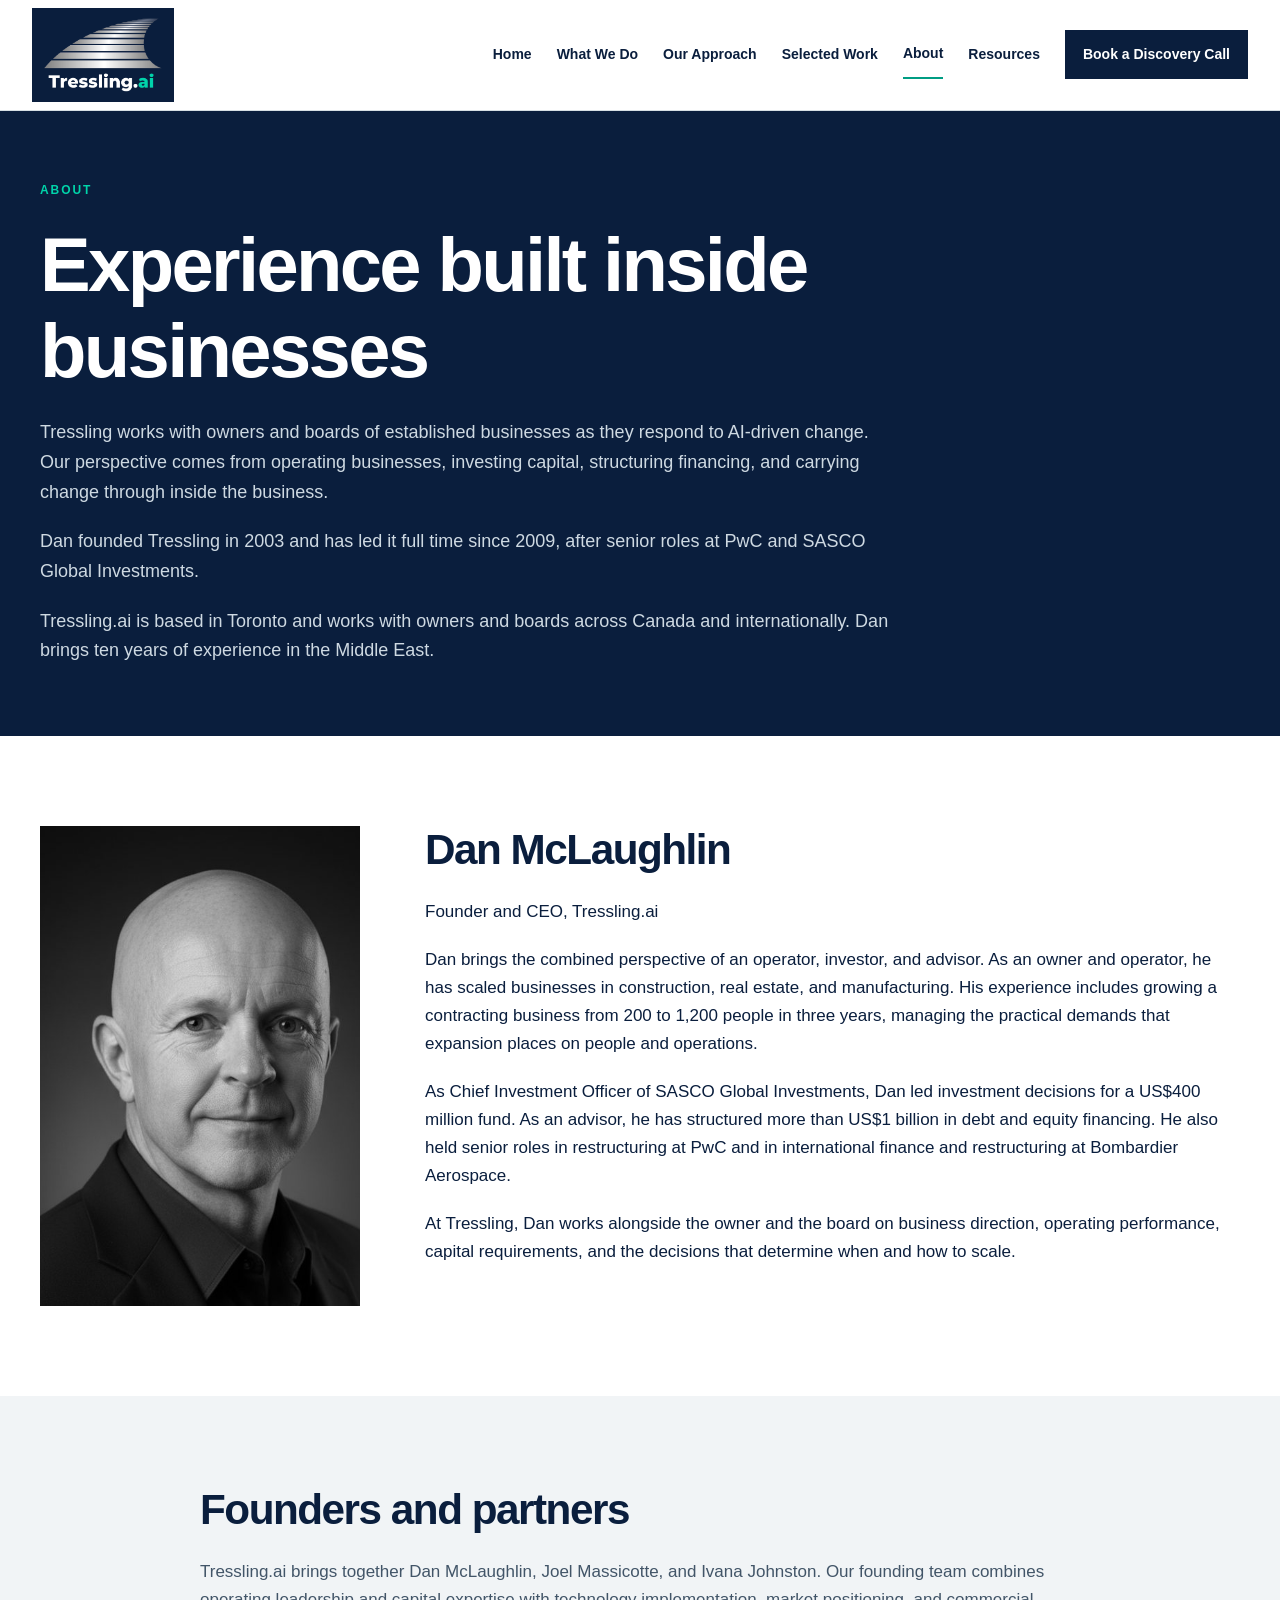
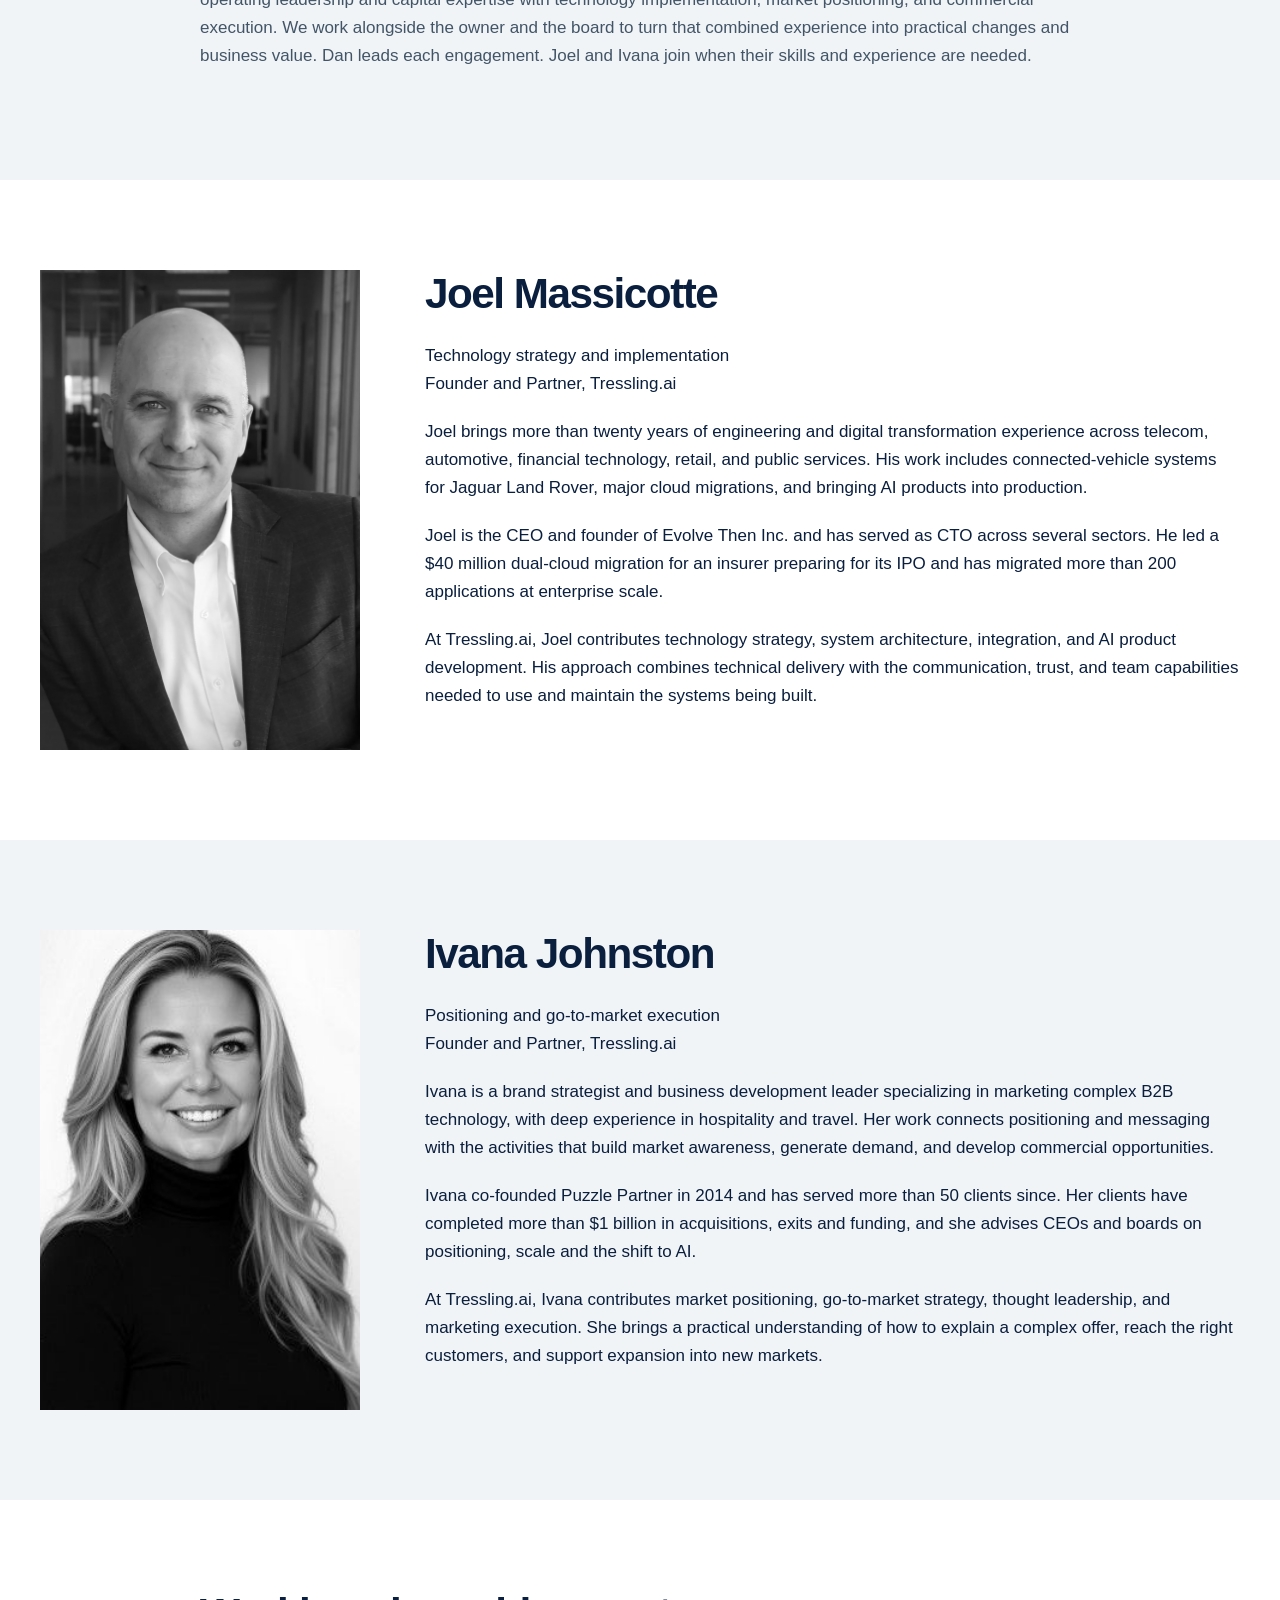
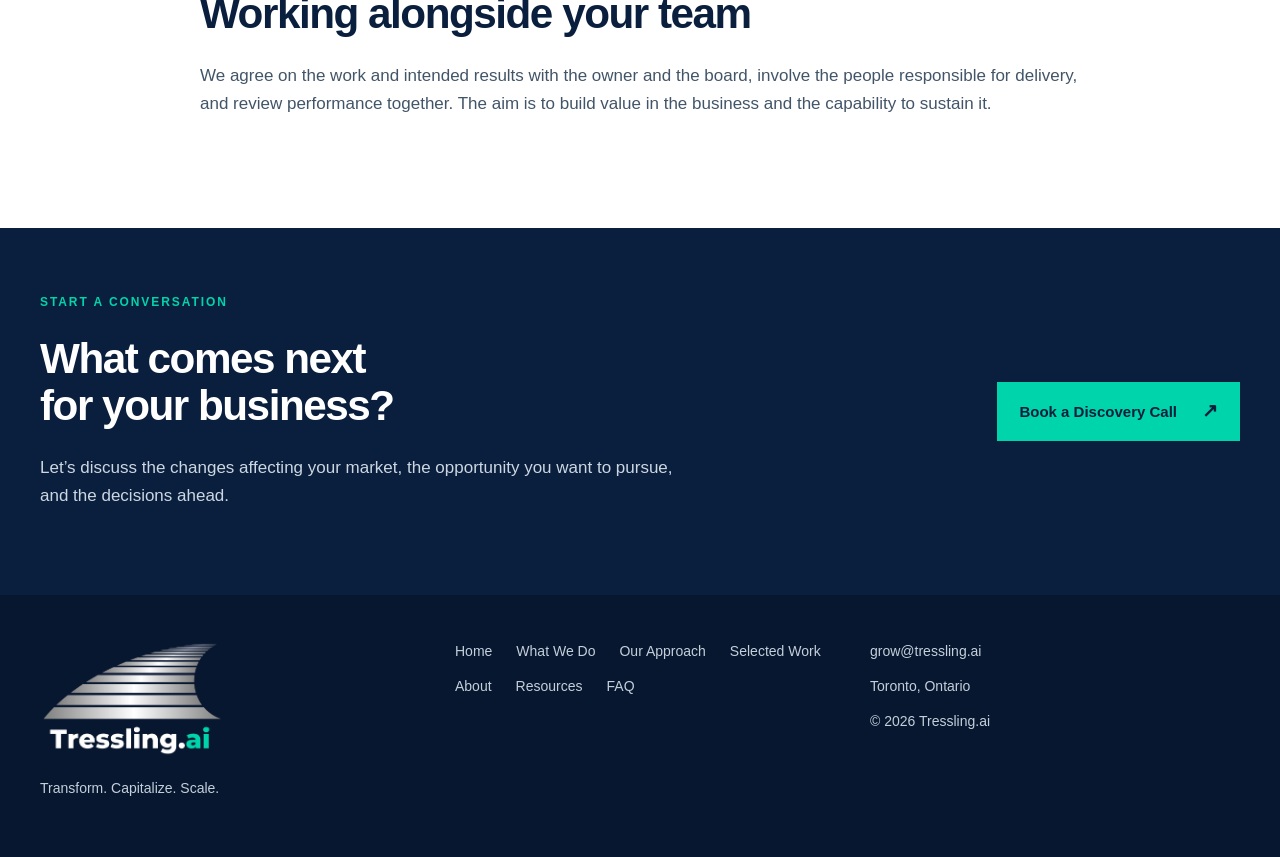
==== commit 9a5b9340: "Add FAQ page with FAQPage structured data; FAQ in footer and sitemap Co-Authored-By: Claude Opus 5.5" ====
--- a/site/about.html
+++ b/site/about.html
@@ -1 +1 @@
-<!doctype html><html lang="en"><head><meta charset="utf-8"><meta name="viewport" content="width=device-width, initial-scale=1"><meta name="description" content="Tressling.ai’s founders bring operating, capital, technology and go-to-market experience to a select few companies at a time."><meta name="theme-color" content="#0a1e3d"><title>Dan McLaughlin, Joel Massicotte and Ivana Johnston | Tressling.ai</title><link rel="canonical" href="https://tressling.ai/about.html"><meta property="og:type" content="website"><meta property="og:site_name" content="Tressling.ai"><meta property="og:title" content="Dan McLaughlin, Joel Massicotte and Ivana Johnston | Tressling.ai"><meta property="og:description" content="Tressling.ai’s founders bring operating, capital, technology and go-to-market experience to a select few companies at a time."><meta property="og:url" content="https://tressling.ai/about.html"><meta property="og:image" content="https://tressling.ai/assets/tressling-share.png"><meta property="og:image:width" content="1200"><meta property="og:image:height" content="630"><meta property="og:image:alt" content="Tressling.ai logo"><meta name="twitter:card" content="summary_large_image"><link rel="icon" href="assets/favicon.svg" type="image/svg+xml"><link rel="stylesheet" href="assets/site.css"><script defer src="assets/site.js"></script><script type="application/ld+json" id="site-graph">{"@context":"https://schema.org","@graph":[{"@type":"Organization","@id":"https://tressling.ai/#organization","name":"Tressling.ai","alternateName":"Tressling","url":"https://tressling.ai/","logo":"https://tressling.ai/assets/tressling-logo.png","email":"grow@tressling.ai","slogan":"Transform. Capitalize. Scale.","description":"Tressling.ai works with a select few business owners and boards to protect what they’ve built, stay relevant to their customers, and grow. Our compensation is largely based on the value we help create.","foundingDate":"2003","address":{"@type":"PostalAddress","addressLocality":"Toronto","addressRegion":"ON","addressCountry":"CA"},"areaServed":[{"@type":"AdministrativeArea","name":"Ontario"},{"@type":"Country","name":"Canada"}],"founder":[{"@id":"https://tressling.ai/about.html#dan"},{"@id":"https://tressling.ai/about.html#joel"},{"@id":"https://tressling.ai/about.html#ivana"}],"sameAs":["https://www.linkedin.com/company/2098420/","https://danmclaughlin7007.substack.com/"]},{"@type":"Person","@id":"https://tressling.ai/about.html#dan","name":"Dan McLaughlin","jobTitle":"Founder and CEO","worksFor":{"@id":"https://tressling.ai/#organization"},"url":"https://tressling.ai/about.html#dan","image":"https://tressling.ai/assets/dan.jpg","alumniOf":{"@type":"CollegeOrUniversity","name":"Schulich School of Business, York University"},"description":"Operator, investor and advisor. Scaled businesses in construction, real estate and manufacturing, including a contracting business that grew from 200 to 1,200 people in three years. Former Chief Investment Officer of SASCO Global Investments, where he led investment decisions for a US$400 million fund. Has structured more than US$1 billion in debt and equity financing. Held senior restructuring roles at PwC and in international finance and restructuring at Bombardier Aerospace.","knowsAbout":["Business transformation","Growth financing","Capital raising","Restructuring","Scaling operations","Construction","Manufacturing"],"sameAs":["https://www.linkedin.com/in/danieljmclaughlin"]},{"@type":"Person","@id":"https://tressling.ai/about.html#joel","name":"Joel Massicotte","jobTitle":"Founder and Partner","worksFor":{"@id":"https://tressling.ai/#organization"},"url":"https://tressling.ai/about.html#joel","image":"https://tressling.ai/assets/joel.webp","knowsAbout":["Technology strategy","System architecture","Systems integration","AI product development","Cloud migration"],"sameAs":["https://www.linkedin.com/in/joelmassicotte/","https://evolvethen.com/"]},{"@type":"Person","@id":"https://tressling.ai/about.html#ivana","name":"Ivana Johnston","jobTitle":"Founder and Partner","worksFor":{"@id":"https://tressling.ai/#organization"},"url":"https://tressling.ai/about.html#ivana","image":"https://tressling.ai/assets/ivana.jpg","knowsAbout":["Market positioning","Go-to-market strategy","B2B technology marketing","Thought leadership"],"sameAs":["https://www.linkedin.com/in/ivanacj/","https://ivanajohnston.com/","https://www.puzzlepartner.co/"]},{"@type":"WebSite","@id":"https://tressling.ai/#website","url":"https://tressling.ai/","name":"Tressling.ai","publisher":{"@id":"https://tressling.ai/#organization"},"inLanguage":"en"}]}</script></head><body><a class="skip" href="#main">Skip to content</a><header class="header"><div class="nav-wrap"><a href="index.html" class="brand" aria-label="Tressling.ai home"><img class="brand-logo" src="assets/tressling-logo.png" alt="Tressling.ai"></a><button class="menu-toggle" aria-controls="navigation" aria-expanded="false">Menu <span aria-hidden="true">☰</span></button><nav id="navigation" aria-label="Main navigation"><a href="index.html">Home</a><a href="what-we-do.html">What We Do</a><a href="our-approach.html">Our Approach</a><a href="work.html">Selected Work</a><a href="about.html" aria-current="page">About</a><a href="resources.html">Resources</a><a class="nav-cta" href="discovery-call.html">Book a Discovery Call</a></nav></div></header><main id="main"><section class="page-hero"><div class="wrap"><p class="eyebrow">About</p><h1>Experience built inside businesses</h1><div class="intro"><p>Tressling works with owners and boards of established businesses as they respond to AI-driven change. Our perspective comes from operating businesses, investing capital, structuring financing, and carrying change through inside the business.</p><p>Dan founded Tressling in 2003 and has led it full time since 2009, after senior roles at PwC and SASCO Global Investments.</p><p>Tressling.ai is based in Toronto and works with owners and boards across Canada and internationally. Dan brings ten years of experience in the Middle East.</p></div></div></section><section class="section " id="dan"><div class="wrap bio"><img class="bio-image" src="assets/dan.jpg" alt="Dan McLaughlin" width="480" height="480" loading="lazy"><div><h2>Dan McLaughlin</h2><p>Founder and CEO, Tressling.ai</p><p>Dan brings the combined perspective of an operator, investor, and advisor. As an owner and operator, he has scaled businesses in construction, real estate, and manufacturing. His experience includes growing a contracting business from 200 to 1,200 people in three years, managing the practical demands that expansion places on people and operations.</p><p>As Chief Investment Officer of SASCO Global Investments, Dan led investment decisions for a US$400 million fund. As an advisor, he has structured more than US$1 billion in debt and equity financing. He also held senior roles in restructuring at PwC and in international finance and restructuring at Bombardier Aerospace.</p><p>At Tressling, Dan works alongside the owner and the board on business direction, operating performance, capital requirements, and the decisions that determine when and how to scale.</p></div></div></section><section class="section pale"><div class="wrap reading"><h2>Founders and partners</h2><p>Tressling.ai brings together Dan McLaughlin, Joel Massicotte, and Ivana Johnston. Our founding team combines operating leadership and capital expertise with technology implementation, market positioning, and commercial execution. We work alongside the owner and the board to turn that combined experience into practical changes and business value. Dan leads each engagement. Joel and Ivana join when their skills and experience are needed.</p></div></section><section class="section " id="joel"><div class="wrap bio"><img class="bio-image" src="assets/joel.webp" alt="Joel Massicotte" width="480" height="480" loading="lazy"><div><h2>Joel Massicotte</h2><p>Technology strategy and implementation<br>Founder and Partner, Tressling.ai</p><p>Joel brings more than twenty years of engineering and digital transformation experience across telecom, automotive, financial technology, retail, and public services. His work includes connected-vehicle systems for Jaguar Land Rover, major cloud migrations, and bringing AI products into production.</p><p>Joel is the CEO and founder of Evolve Then Inc. and has served as CTO across several sectors. He led a $40 million dual-cloud migration for an insurer preparing for its IPO and has migrated more than 200 applications at enterprise scale.</p><p>At Tressling.ai, Joel contributes technology strategy, system architecture, integration, and AI product development. His approach combines technical delivery with the communication, trust, and team capabilities needed to use and maintain the systems being built.</p></div></div></section><section class="section pale" id="ivana"><div class="wrap bio"><img class="bio-image" src="assets/ivana.jpg" alt="Ivana Johnston" width="480" height="480" loading="lazy"><div><h2>Ivana Johnston</h2><p>Positioning and go-to-market execution<br>Founder and Partner, Tressling.ai</p><p>Ivana is a brand strategist and business development leader specializing in marketing complex B2B technology, with deep experience in hospitality and travel. Her work connects positioning and messaging with the activities that build market awareness, generate demand, and develop commercial opportunities.</p><p>Ivana co-founded Puzzle Partner in 2014 and has served more than 50 clients since. Her clients have completed more than $1 billion in acquisitions, exits and funding, and she advises CEOs and boards on positioning, scale and the shift to AI.</p><p>At Tressling.ai, Ivana contributes market positioning, go-to-market strategy, thought leadership, and marketing execution. She brings a practical understanding of how to explain a complex offer, reach the right customers, and support expansion into new markets.</p></div></div></section><section class="section "><div class="wrap reading"><h2>Working alongside your team</h2><p>We agree on the work and intended results with the owner and the board, involve the people responsible for delivery, and review performance together. The aim is to build value in the business and the capability to sustain it.</p></div></section><section class="cta"><div class="wrap cta-inner"><div><p class="eyebrow">Start a conversation</p><h2>What comes next<br>for your business?</h2><p>Let’s discuss the changes affecting your market, the opportunity you want to pursue, and the decisions ahead.</p></div><a class="button" href="discovery-call.html">Book a Discovery Call<span aria-hidden="true">↗</span></a></div></section></main><footer><div class="wrap footer-grid"><div><a class="brand" href="index.html"><img class="brand-logo" src="assets/tressling-logo.png" alt="Tressling.ai"></a><p>Transform. Capitalize. Scale.</p></div><nav aria-label="Footer navigation"><a href="index.html">Home</a><a href="what-we-do.html">What We Do</a><a href="our-approach.html">Our Approach</a><a href="work.html">Selected Work</a><a href="about.html">About</a><a href="resources.html">Resources</a></nav><div><a href="mailto:grow@tressling.ai">grow@tressling.ai</a><p>Toronto, Ontario</p><p>© 2026 Tressling.ai</p></div></div></footer></body></html>+<!doctype html><html lang="en"><head><meta charset="utf-8"><meta name="viewport" content="width=device-width, initial-scale=1"><meta name="description" content="Tressling.ai’s founders bring operating, capital, technology and go-to-market experience to a select few companies at a time."><meta name="theme-color" content="#0a1e3d"><title>Dan McLaughlin, Joel Massicotte and Ivana Johnston | Tressling.ai</title><link rel="canonical" href="https://tressling.ai/about.html"><meta property="og:type" content="website"><meta property="og:site_name" content="Tressling.ai"><meta property="og:title" content="Dan McLaughlin, Joel Massicotte and Ivana Johnston | Tressling.ai"><meta property="og:description" content="Tressling.ai’s founders bring operating, capital, technology and go-to-market experience to a select few companies at a time."><meta property="og:url" content="https://tressling.ai/about.html"><meta property="og:image" content="https://tressling.ai/assets/tressling-share.png"><meta property="og:image:width" content="1200"><meta property="og:image:height" content="630"><meta property="og:image:alt" content="Tressling.ai logo"><meta name="twitter:card" content="summary_large_image"><link rel="icon" href="assets/favicon.svg" type="image/svg+xml"><link rel="stylesheet" href="assets/site.css"><script defer src="assets/site.js"></script><script type="application/ld+json" id="site-graph">{"@context":"https://schema.org","@graph":[{"@type":"Organization","@id":"https://tressling.ai/#organization","name":"Tressling.ai","alternateName":"Tressling","url":"https://tressling.ai/","logo":"https://tressling.ai/assets/tressling-logo.png","email":"grow@tressling.ai","slogan":"Transform. Capitalize. Scale.","description":"Tressling.ai works with a select few business owners and boards to protect what they’ve built, stay relevant to their customers, and grow. Our compensation is largely based on the value we help create.","foundingDate":"2003","address":{"@type":"PostalAddress","addressLocality":"Toronto","addressRegion":"ON","addressCountry":"CA"},"areaServed":[{"@type":"AdministrativeArea","name":"Ontario"},{"@type":"Country","name":"Canada"}],"founder":[{"@id":"https://tressling.ai/about.html#dan"},{"@id":"https://tressling.ai/about.html#joel"},{"@id":"https://tressling.ai/about.html#ivana"}],"sameAs":["https://www.linkedin.com/company/2098420/","https://danmclaughlin7007.substack.com/"]},{"@type":"Person","@id":"https://tressling.ai/about.html#dan","name":"Dan McLaughlin","jobTitle":"Founder and CEO","worksFor":{"@id":"https://tressling.ai/#organization"},"url":"https://tressling.ai/about.html#dan","image":"https://tressling.ai/assets/dan.jpg","alumniOf":{"@type":"CollegeOrUniversity","name":"Schulich School of Business, York University"},"description":"Operator, investor and advisor. Scaled businesses in construction, real estate and manufacturing, including a contracting business that grew from 200 to 1,200 people in three years. Former Chief Investment Officer of SASCO Global Investments, where he led investment decisions for a US$400 million fund. Has structured more than US$1 billion in debt and equity financing. Held senior restructuring roles at PwC and in international finance and restructuring at Bombardier Aerospace.","knowsAbout":["Business transformation","Growth financing","Capital raising","Restructuring","Scaling operations","Construction","Manufacturing"],"sameAs":["https://www.linkedin.com/in/danieljmclaughlin"]},{"@type":"Person","@id":"https://tressling.ai/about.html#joel","name":"Joel Massicotte","jobTitle":"Founder and Partner","worksFor":{"@id":"https://tressling.ai/#organization"},"url":"https://tressling.ai/about.html#joel","image":"https://tressling.ai/assets/joel.webp","knowsAbout":["Technology strategy","System architecture","Systems integration","AI product development","Cloud migration"],"sameAs":["https://www.linkedin.com/in/joelmassicotte/","https://evolvethen.com/"]},{"@type":"Person","@id":"https://tressling.ai/about.html#ivana","name":"Ivana Johnston","jobTitle":"Founder and Partner","worksFor":{"@id":"https://tressling.ai/#organization"},"url":"https://tressling.ai/about.html#ivana","image":"https://tressling.ai/assets/ivana.jpg","knowsAbout":["Market positioning","Go-to-market strategy","B2B technology marketing","Thought leadership"],"sameAs":["https://www.linkedin.com/in/ivanacj/","https://ivanajohnston.com/","https://www.puzzlepartner.co/"]},{"@type":"WebSite","@id":"https://tressling.ai/#website","url":"https://tressling.ai/","name":"Tressling.ai","publisher":{"@id":"https://tressling.ai/#organization"},"inLanguage":"en"}]}</script></head><body><a class="skip" href="#main">Skip to content</a><header class="header"><div class="nav-wrap"><a href="index.html" class="brand" aria-label="Tressling.ai home"><img class="brand-logo" src="assets/tressling-logo.png" alt="Tressling.ai"></a><button class="menu-toggle" aria-controls="navigation" aria-expanded="false">Menu <span aria-hidden="true">☰</span></button><nav id="navigation" aria-label="Main navigation"><a href="index.html">Home</a><a href="what-we-do.html">What We Do</a><a href="our-approach.html">Our Approach</a><a href="work.html">Selected Work</a><a href="about.html" aria-current="page">About</a><a href="resources.html">Resources</a><a class="nav-cta" href="discovery-call.html">Book a Discovery Call</a></nav></div></header><main id="main"><section class="page-hero"><div class="wrap"><p class="eyebrow">About</p><h1>Experience built inside businesses</h1><div class="intro"><p>Tressling works with owners and boards of established businesses as they respond to AI-driven change. Our perspective comes from operating businesses, investing capital, structuring financing, and carrying change through inside the business.</p><p>Dan founded Tressling in 2003 and has led it full time since 2009, after senior roles at PwC and SASCO Global Investments.</p><p>Tressling.ai is based in Toronto and works with owners and boards across Canada and internationally. Dan brings ten years of experience in the Middle East.</p></div></div></section><section class="section " id="dan"><div class="wrap bio"><img class="bio-image" src="assets/dan.jpg" alt="Dan McLaughlin" width="480" height="480" loading="lazy"><div><h2>Dan McLaughlin</h2><p>Founder and CEO, Tressling.ai</p><p>Dan brings the combined perspective of an operator, investor, and advisor. As an owner and operator, he has scaled businesses in construction, real estate, and manufacturing. His experience includes growing a contracting business from 200 to 1,200 people in three years, managing the practical demands that expansion places on people and operations.</p><p>As Chief Investment Officer of SASCO Global Investments, Dan led investment decisions for a US$400 million fund. As an advisor, he has structured more than US$1 billion in debt and equity financing. He also held senior roles in restructuring at PwC and in international finance and restructuring at Bombardier Aerospace.</p><p>At Tressling, Dan works alongside the owner and the board on business direction, operating performance, capital requirements, and the decisions that determine when and how to scale.</p></div></div></section><section class="section pale"><div class="wrap reading"><h2>Founders and partners</h2><p>Tressling.ai brings together Dan McLaughlin, Joel Massicotte, and Ivana Johnston. Our founding team combines operating leadership and capital expertise with technology implementation, market positioning, and commercial execution. We work alongside the owner and the board to turn that combined experience into practical changes and business value. Dan leads each engagement. Joel and Ivana join when their skills and experience are needed.</p></div></section><section class="section " id="joel"><div class="wrap bio"><img class="bio-image" src="assets/joel.webp" alt="Joel Massicotte" width="480" height="480" loading="lazy"><div><h2>Joel Massicotte</h2><p>Technology strategy and implementation<br>Founder and Partner, Tressling.ai</p><p>Joel brings more than twenty years of engineering and digital transformation experience across telecom, automotive, financial technology, retail, and public services. His work includes connected-vehicle systems for Jaguar Land Rover, major cloud migrations, and bringing AI products into production.</p><p>Joel is the CEO and founder of Evolve Then Inc. and has served as CTO across several sectors. He led a $40 million dual-cloud migration for an insurer preparing for its IPO and has migrated more than 200 applications at enterprise scale.</p><p>At Tressling.ai, Joel contributes technology strategy, system architecture, integration, and AI product development. His approach combines technical delivery with the communication, trust, and team capabilities needed to use and maintain the systems being built.</p></div></div></section><section class="section pale" id="ivana"><div class="wrap bio"><img class="bio-image" src="assets/ivana.jpg" alt="Ivana Johnston" width="480" height="480" loading="lazy"><div><h2>Ivana Johnston</h2><p>Positioning and go-to-market execution<br>Founder and Partner, Tressling.ai</p><p>Ivana is a brand strategist and business development leader specializing in marketing complex B2B technology, with deep experience in hospitality and travel. Her work connects positioning and messaging with the activities that build market awareness, generate demand, and develop commercial opportunities.</p><p>Ivana co-founded Puzzle Partner in 2014 and has served more than 50 clients since. Her clients have completed more than $1 billion in acquisitions, exits and funding, and she advises CEOs and boards on positioning, scale and the shift to AI.</p><p>At Tressling.ai, Ivana contributes market positioning, go-to-market strategy, thought leadership, and marketing execution. She brings a practical understanding of how to explain a complex offer, reach the right customers, and support expansion into new markets.</p></div></div></section><section class="section "><div class="wrap reading"><h2>Working alongside your team</h2><p>We agree on the work and intended results with the owner and the board, involve the people responsible for delivery, and review performance together. The aim is to build value in the business and the capability to sustain it.</p></div></section><section class="cta"><div class="wrap cta-inner"><div><p class="eyebrow">Start a conversation</p><h2>What comes next<br>for your business?</h2><p>Let’s discuss the changes affecting your market, the opportunity you want to pursue, and the decisions ahead.</p></div><a class="button" href="discovery-call.html">Book a Discovery Call<span aria-hidden="true">↗</span></a></div></section></main><footer><div class="wrap footer-grid"><div><a class="brand" href="index.html"><img class="brand-logo" src="assets/tressling-logo.png" alt="Tressling.ai"></a><p>Transform. Capitalize. Scale.</p></div><nav aria-label="Footer navigation"><a href="index.html">Home</a><a href="what-we-do.html">What We Do</a><a href="our-approach.html">Our Approach</a><a href="work.html">Selected Work</a><a href="about.html">About</a><a href="resources.html">Resources</a><a href="faq.html">FAQ</a></nav><div><a href="mailto:grow@tressling.ai">grow@tressling.ai</a><p>Toronto, Ontario</p><p>© 2026 Tressling.ai</p></div></div></footer></body></html>
--- a/site/assets/site.css
+++ b/site/assets/site.css
@@ -32,3 +32,4 @@
 .gauntlet-strip{margin:44px 0}.gauntlet-strip ol{list-style:none;padding:0;margin:8px 0 0;display:grid;grid-template-columns:repeat(6,1fr);gap:8px}.gauntlet-strip li{margin:0;padding:0}.gauntlet-strip a{display:flex;flex-direction:column;gap:6px;height:100%;padding:14px 12px 16px;background:var(--pale);border-top:3px solid var(--border);text-decoration:none;color:var(--navy);font-size:13.5px;line-height:1.35;font-weight:600}.gauntlet-strip a:hover{border-top-color:var(--teal)}.gauntlet-strip .n{font-family:Montserrat,Arial,Helvetica,sans-serif;font-size:22px;font-weight:700;color:#42708a}.gauntlet-strip li.current a{background:var(--navy);color:#fff;border-top-color:var(--teal)}.gauntlet-strip li.current .n{color:var(--teal)}.gauntlet-strip .here{font-size:10.5px;letter-spacing:.12em;text-transform:uppercase;font-weight:700;color:var(--teal);margin-top:auto}@media(max-width:800px){.gauntlet-strip ol{grid-template-columns:repeat(2,1fr)}}
 
 .gauntlet-note{font-size:15px;color:var(--muted);margin:-14px 0 28px}
+.faq-item{padding:26px 0;border-bottom:1px solid var(--border)}.faq-item:first-child{padding-top:0}.faq-item h3{font-size:21px;margin-bottom:10px}.faq-item p{margin:0}
